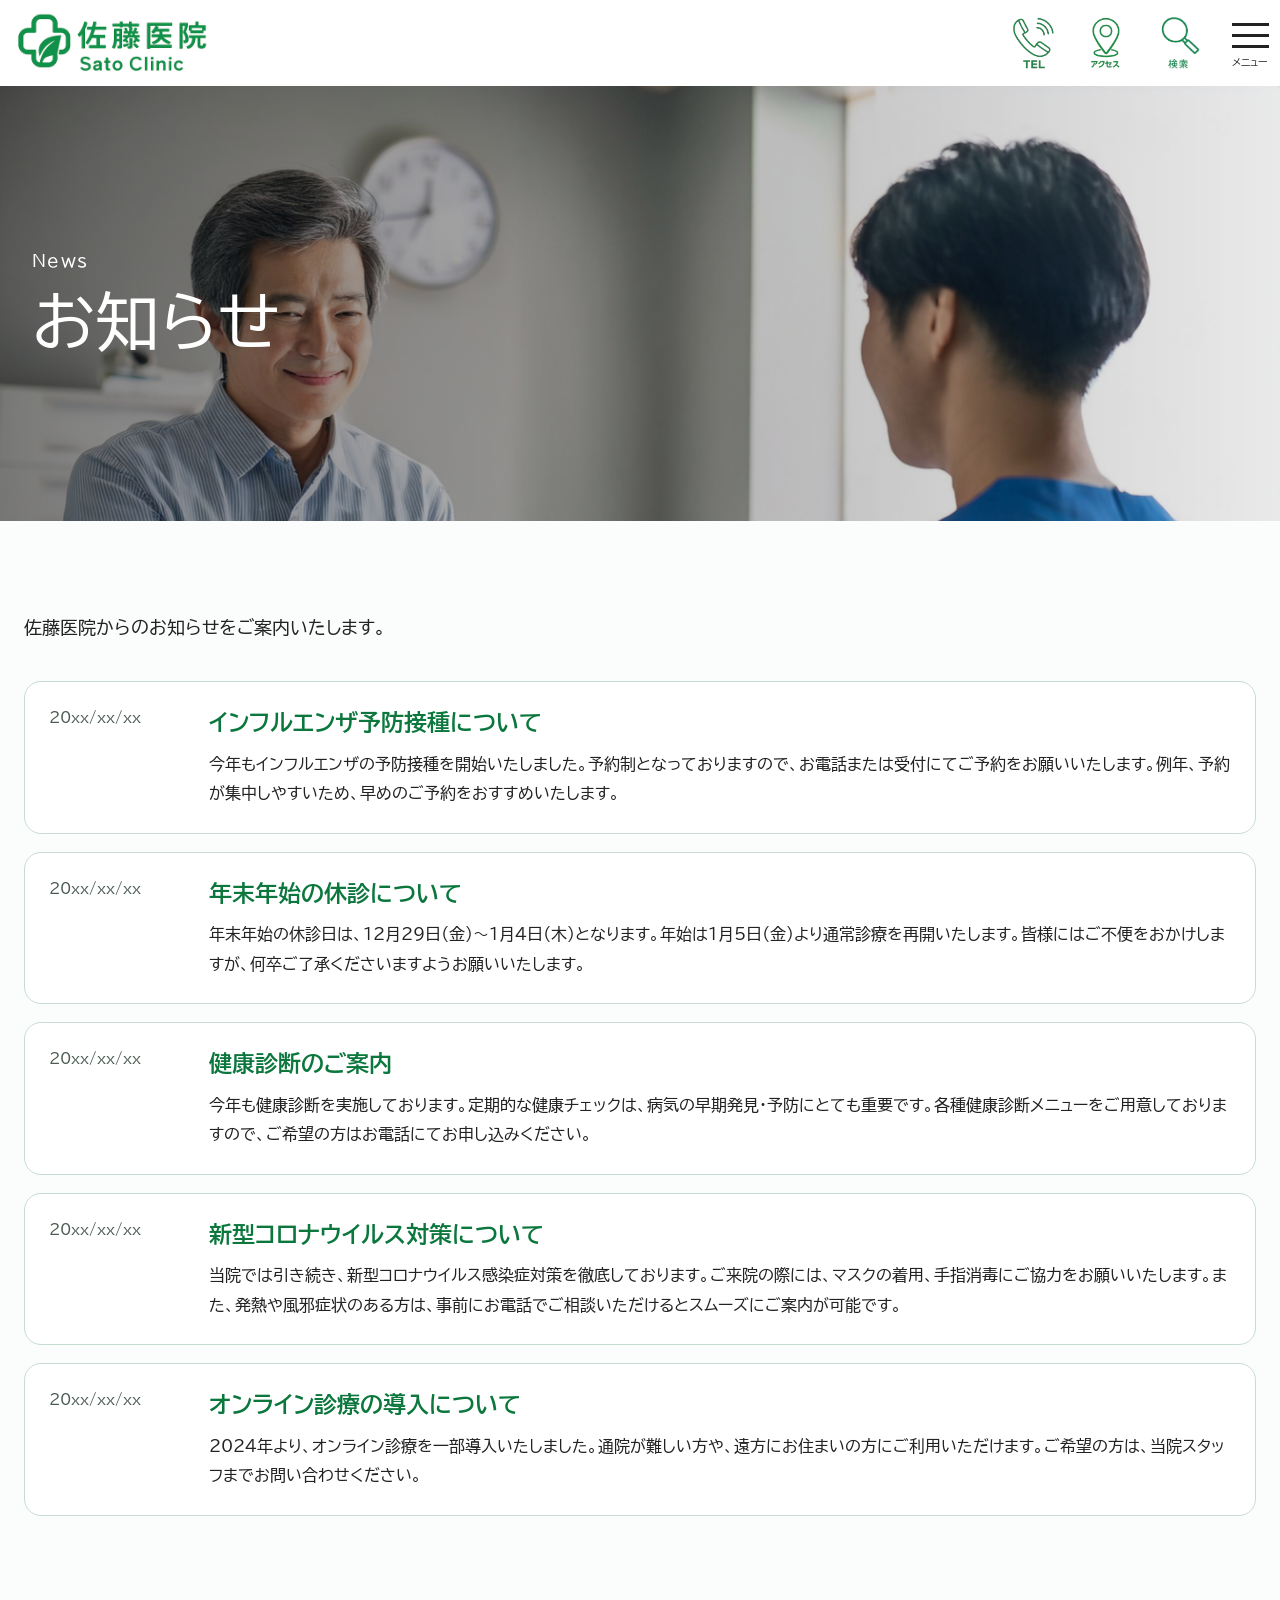
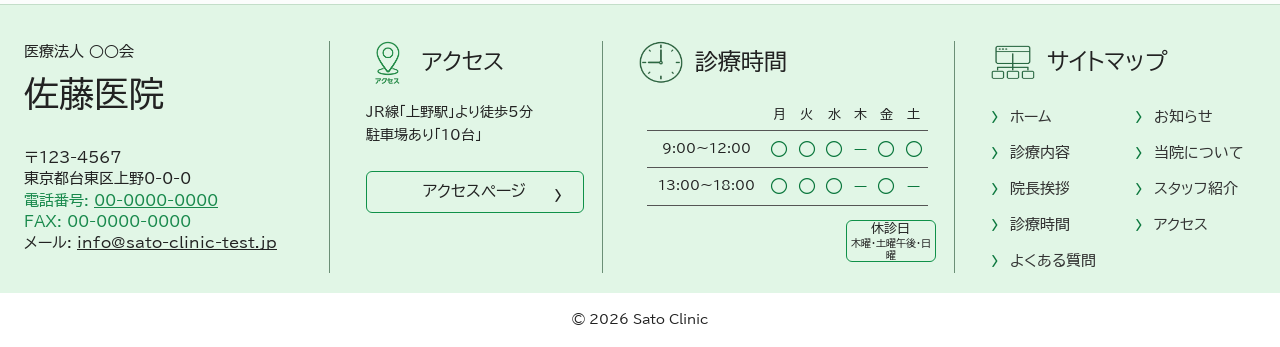
==== 01_news.html @ 249ed414 "フォルダ順整理" ====
<!doctype html>
<html lang="ja">
<head>
  <meta charset="UTF-8">
  <meta name="viewport" content="width=device-width, initial-scale=1.0">
  <title>お知らせ | 佐藤医院</title>
  <meta name="description" content="佐藤医院からのお知らせをご案内しています。">
  <link rel="preconnect" href="https://fonts.googleapis.com">
  <link rel="preconnect" href="https://fonts.gstatic.com" crossorigin>
  <link href="https://fonts.googleapis.com/css2?family=BIZ+UDPGothic&family=Sawarabi+Mincho&display=swap" rel="stylesheet">
  <link rel="stylesheet" href="./css/style.css?v=20260717-2">
</head>
<body>
  <a class="skip-link" href="#main-content">本文へ移動</a>
  <header class="site-header">
    <div class="header-inner">
      <a class="site-logo-link" href="index.html" aria-label="佐藤医院トップへ">
        <img class="site-logo" src="./assets/Logo/logo.png" alt="佐藤医院 Sato Clinic">
      </a>
      <nav class="utility-nav" aria-label="クイックメニュー">
        <a href="tel:0000000000" aria-label="電話 00-0000-0000"><span class="utility-icon"><img class="icon-default" src="./assets/icons/tel.png" alt="" aria-hidden="true"><img class="icon-hover" src="./assets/satoclinic-asset/tel-hover.png" alt="" aria-hidden="true"></span></a>
        <a href="04_hours-access.html#access" aria-label="アクセス"><span class="utility-icon"><img class="icon-default" src="./assets/icons/access.png" alt="" aria-hidden="true"><img class="icon-hover" src="./assets/satoclinic-asset/access-hover.png" alt="" aria-hidden="true"></span></a>
        <a href="01_news.html" aria-label="お知らせ"><span class="utility-icon"><img class="icon-default" src="./assets/icons/search.png" alt="" aria-hidden="true"><img class="icon-hover" src="./assets/satoclinic-asset/search-hover.png" alt="" aria-hidden="true"></span></a>
        <a href="#site-map" class="menu-button" aria-label="サイトマップへ移動"><i aria-hidden="true"></i><span>メニュー</span></a>
      </nav>
    </div>
  </header>

  <main id="main-content" class="subpage-main">
    <section class="subpage-hero">
      <img src="./assets/Infomation_Image/information_1.jpg" alt="佐藤医院の受付">
      <div class="subpage-hero-copy">
        <p>News</p>
        <h1>お知らせ</h1>
      </div>
    </section>

    <section class="subpage-section container">
      <p class="subpage-lead">佐藤医院からのお知らせをご案内いたします。</p>
      <div class="notice-list">
        <article id="notice-flu" class="notice-item">
          <time>20xx/xx/xx</time>
          <div>
            <h2>インフルエンザ予防接種について</h2>
            <p>今年もインフルエンザの予防接種を開始いたしました。予約制となっておりますので、お電話または受付にてご予約をお願いいたします。例年、予約が集中しやすいため、早めのご予約をおすすめいたします。</p>
          </div>
        </article>
        <article id="notice-yearend" class="notice-item">
          <time>20xx/xx/xx</time>
          <div>
            <h2>年末年始の休診について</h2>
            <p>年末年始の休診日は、12月29日（金）〜1月4日（木）となります。年始は1月5日（金）より通常診療を再開いたします。皆様にはご不便をおかけしますが、何卒ご了承くださいますようお願いいたします。</p>
          </div>
        </article>
        <article id="notice-checkup" class="notice-item">
          <time>20xx/xx/xx</time>
          <div>
            <h2>健康診断のご案内</h2>
            <p>今年も健康診断を実施しております。定期的な健康チェックは、病気の早期発見・予防にとても重要です。各種健康診断メニューをご用意しておりますので、ご希望の方はお電話にてお申し込みください。</p>
          </div>
        </article>
        <article id="notice-covid" class="notice-item">
          <time>20xx/xx/xx</time>
          <div>
            <h2>新型コロナウイルス対策について</h2>
            <p>当院では引き続き、新型コロナウイルス感染症対策を徹底しております。ご来院の際には、マスクの着用、手指消毒にご協力をお願いいたします。また、発熱や風邪症状のある方は、事前にお電話でご相談いただけるとスムーズにご案内が可能です。</p>
          </div>
        </article>
        <article id="notice-online" class="notice-item">
          <time>20xx/xx/xx</time>
          <div>
            <h2>オンライン診療の導入について</h2>
            <p>2024年より、オンライン診療を一部導入いたしました。通院が難しい方や、遠方にお住まいの方にご利用いただけます。ご希望の方は、当院スタッフまでお問い合わせください。</p>
          </div>
        </article>
      </div>
    </section>
  </main>

  <footer class="site-footer">
    <div class="container footer-grid">
      <section id="contact" class="clinic-info">
        <p>医療法人 ○○会</p>
        <h2>佐藤医院</h2>
        <p>〒123-4567<br>東京都台東区上野0-0-0<br><span>電話番号: <a href="tel:0000000000">00-0000-0000</a></span><br><span>FAX: 00-0000-0000</span><br>メール: <a href="mailto:info@sato-clinic-test.jp">info@sato-clinic-test.jp</a></p>
      </section>
      <section class="footer-access">
        <h3><img src="./assets/icons/access.png" alt="" aria-hidden="true">アクセス</h3>
        <p>JR線「上野駅」より徒歩5分<br>駐車場あり「10台」</p>
        <a href="04_hours-access.html#access">アクセスページ<span>›</span></a>
      </section>
      <section class="footer-hours">
        <h3><img src="./assets/icons/clock.png" alt="" aria-hidden="true">診療時間</h3>
        <table><caption class="visually-hidden">フッターの診療時間一覧</caption><thead id="footer-hours-table-head"></thead><tbody id="footer-hours-table-body"></tbody></table>
        <p class="holiday">休診日<br><small>木曜・土曜午後・日曜</small></p>
      </section>
      <section id="site-map" class="sitemap">
        <h3><img src="./assets/icons/sitemap.png" alt="" aria-hidden="true">サイトマップ</h3>
        <div class="sitemap-desktop">
          <a href="index.html">ホーム</a><a href="01_news.html">お知らせ</a><a href="02_services.html">診療内容</a><a href="03_about.html">当院について</a><a href="03_about.html#greeting">院長挨拶</a><a href="03_about.html#staff">スタッフ紹介</a><a href="04_hours-access.html#hours">診療時間</a><a href="04_hours-access.html#access">アクセス</a><a href="05_faq.html">よくある質問</a>
        </div>
      </section>
    </div>
    <p class="copyright">© 2026 Sato Clinic</p>
  </footer>
  <script src="./js/clinic-hours-data.js"></script>
  <script src="./js/clinic-hours.js"></script>
</body>
</html>
---- css/style.css ----
﻿:root {
  --color-green: #0f9149;
  --color-green-deep: #0b773d;
  --color-green-soft: #d8efdf;
  --color-green-pale: #e1f6e6;
  --color-green-bg: #e4f8e9;
  --color-text: #222;
  --color-border: #929b97;
  --color-border-strong: #555;
  --color-shadow: rgba(0, 0, 0, 0.25);
  --color-overlay: rgba(255, 255, 255, 0.96);
  --color-white: #fff;
  --color-tag-orange: #f0a012;
  --color-tag-gray: #68717a;
  --color-tag-green: #17ad5c;
  --color-tag-blue: #2f61df;

  --font-family-base: "BIZ UDPGothic", "Yu Gothic", "Hiragino Kaku Gothic ProN", sans-serif;

  --layout-min-width: 1440px;
  --layout-container: 1280px;
  --layout-container-narrow: 1120px;
  --layout-header: 1432px;
  --layout-gutter: 24px;

  --radius-card: 17px;
  --radius-large: 39px;
  --radius-small: 7px;

  --motion-responsive-duration: 0.32s;
  --motion-responsive-ease: cubic-bezier(0.22, 1, 0.36, 1);
}

* {
  box-sizing: border-box;
}

html,
body {
  margin: 0;
  padding: 0;
}

html {
  scroll-behavior: smooth;
  scroll-padding-top: 96px;
}

body {
  background: var(--color-white);
  color: var(--color-text);
  font-family: var(--font-family-base);
  font-size: 16px;
  line-height: 1.6;
}

.scroll-fade {
  opacity: 0;
  transform: translateY(48px);
  transition: opacity 0.8s ease, transform 0.8s ease;
  will-change: opacity, transform;
}

.scroll-fade.is-visible {
  opacity: 1;
  transform: translateY(0);
}

img {
  display: block;
}

a {
  color: inherit;
}

a:focus-visible {
  outline: 2px solid var(--color-green-deep);
  outline-offset: 4px;
}

.container {
  width: min(var(--layout-container), calc(100% - (var(--layout-gutter) * 2)));
  margin: 0 auto;
}

.mobile-only,
.news-slider,
.hours-cards,
.staff-cards,
.sitemap-mobile {
  display: none !important;
}

.small-container {
  width: min(var(--layout-container-narrow), calc(100% - (var(--layout-gutter) * 2)));
}

.visually-hidden,
.section-label {
  position: absolute;
  width: 1px;
  height: 1px;
  padding: 0;
  margin: -1px;
  overflow: hidden;
  clip: rect(0, 0, 0, 0);
  white-space: nowrap;
  border: 0;
}

.skip-link {
  position: absolute;
  top: 16px;
  left: 16px;
  z-index: 1000;
  padding: 10px 14px;
  background: var(--color-green-deep);
  color: var(--color-white);
  text-decoration: none;
  transform: translateY(-200%);
}

.skip-link:focus {
  transform: translateY(0);
}

/* Header */

.site-header {
  position: sticky;
  top: 0;
  z-index: 100;
  height: 86px;
  background: var(--color-white);
}

.header-inner {
  position: relative;
  display: flex;
  align-items: center;
  justify-content: space-between;
  width: calc(100% - 8px);
  max-width: var(--layout-header);
  height: 100%;
  margin: 0 auto;
}

.site-logo-link {
  display: inline-flex;
  flex: 0 0 auto;
  align-items: center;
  padding-top: 2px;
}

.site-logo {
  width: 220px;
  height: auto;
}

.utility-nav {
  display: flex;
  align-items: center;
  gap: 20px;
}

.utility-nav a {
  display: inline-flex;
  flex-direction: column;
  align-items: center;
  justify-content: center;
  flex: 0 0 auto;
  color: var(--color-green-deep);
  text-decoration: none;
  font-size: 12px;
  line-height: 1;
}

.utility-nav a:not(.menu-button),
.menu-button {
  width: 52px;
  height: 55px;
}

.menu-button {
  gap: 5px;
}

.utility-icon {
  position: relative;
  display: block;
  width: 52px;
  height: 55px;
}

.utility-nav img {
  width: 52px;
  height: 55px;
  object-fit: contain;
}

.utility-icon img {
  position: absolute;
  inset: 0;
  transition: opacity 0.2s ease;
}

.utility-icon .icon-hover {
  opacity: 0;
}

.utility-nav a:hover .utility-icon .icon-default,
.utility-nav a:focus-visible .utility-icon .icon-default {
  opacity: 0;
}

.utility-nav a:hover .utility-icon .icon-hover,
.utility-nav a:focus-visible .utility-icon .icon-hover {
  opacity: 1;
}

.menu-button i,
.menu-button i::before,
.menu-button i::after {
  display: block;
  width: 37px;
  height: 3px;
  background: var(--color-text);
}

.menu-button i {
  position: relative;
  margin: 11px 0;
}

.menu-button i::before,
.menu-button i::after {
  content: "";
  position: absolute;
  left: 0;
}

.menu-button i::before {
  top: -11px;
}

.menu-button i::after {
  top: 11px;
}

.menu-button span {
  color: var(--color-text);
  font-size: 10px;
  line-height: 1;
  transform: translateY(4px);
}

.menu-button[aria-expanded="true"] i {
  background: transparent;
}

.menu-button[aria-expanded="true"] i::before {
  top: 0;
  transform: rotate(45deg);
}

.menu-button[aria-expanded="true"] i::after {
  top: 0;
  transform: rotate(-45deg);
}

.header-menu-panel {
  position: absolute;
  top: calc(100% + 12px);
  right: 0;
  z-index: 40;
  width: min(340px, calc(100vw - 24px));
  padding: 12px;
  border: 1px solid #c3dec9;
  border-radius: 8px;
  background: var(--color-white);
  box-shadow: 0 12px 28px rgba(0, 0, 0, 0.16);
}

.header-menu-panel[hidden] {
  display: none;
}

.header-menu-links {
  display: grid;
  gap: 4px;
}

.header-menu-links a {
  display: flex;
  align-items: center;
  justify-content: space-between;
  min-height: 46px;
  padding: 10px 14px;
  border-radius: 6px;
  color: var(--color-text);
  font-size: 15px;
  line-height: 1.35;
  text-decoration: none;
}

.header-menu-links a::after {
  content: ">";
  color: var(--color-green-deep);
  font-size: 18px;
  line-height: 1;
}

.header-menu-links a:hover,
.header-menu-links a:focus-visible,
.header-menu-links a[aria-current="page"] {
  background: var(--color-green-pale);
  color: var(--color-green-deep);
}

/* Hero */

.hero {
  position: relative;
  height: 865px;
  overflow: hidden;
}

.hero > img {
  width: 100%;
  height: 100%;
  object-fit: cover;
  object-position: center 47%;
  -webkit-mask-image: linear-gradient(
    to bottom,
    #000 0%,
    #000 68%,
    rgba(0, 0, 0, 0.92) 78%,
    rgba(0, 0, 0, 0.58) 88%,
    rgba(0, 0, 0, 0.18) 96%,
    transparent 100%
  );
  mask-image: linear-gradient(
    to bottom,
    #000 0%,
    #000 68%,
    rgba(0, 0, 0, 0.92) 78%,
    rgba(0, 0, 0, 0.58) 88%,
    rgba(0, 0, 0, 0.18) 96%,
    transparent 100%
  );
}

.hero h1 {
  position: absolute;
  top: 74px;
  right: 108px;
  margin: 0;
  color: var(--color-white);
  font-size: 71px;
  font-weight: 400;
  letter-spacing: 0.18em;
  text-shadow: 0 2px 8px rgba(0, 0, 0, 0.45);
}

.hero-fade {
  position: absolute;
  right: 0;
  bottom: 0;
  left: 0;
  height: 140px;
  background:
    linear-gradient(
      to bottom,
      rgba(255, 255, 255, 0) 0%,
      rgba(255, 255, 255, 0.08) 58%,
      rgba(255, 255, 255, 0.42) 86%,
      var(--color-overlay) 100%
    );
  pointer-events: none;
}

/* Summary cards */

.summary-cards {
  display: grid;
  grid-template-columns: minmax(0, 1.6fr) minmax(320px, 470px);
  gap: 44px;
  position: relative;
  z-index: 2;
  margin-top: -128px;
}

.news-card,
.today-card {
  padding: 23px 40px;
  background: var(--color-white);
  border: 1px solid var(--color-border);
  border-radius: var(--radius-card);
  box-shadow: 0 4px 7px var(--color-shadow);
}

.news-card {
  display: flex;
  flex-direction: column;
  justify-content: space-between;
}

.news-card h2,
.today-card h2 {
  margin: 0 0 20px;
  font-size: 24px;
  font-weight: 500;
  text-align: center;
}

.news-card h2 {
  margin-bottom: 14px;
  line-height: 1.25;
}

.news-card h2 a,
.today-card h2 a,
.hours-section h2 a,
.greeting-inner h2 a,
.staff-section > h2 a,
.access-section h2 a {
  color: inherit;
  text-decoration: none;
}

.news-card h2 a:hover,
.news-card h2 a:focus-visible,
.today-card h2 a:hover,
.today-card h2 a:focus-visible,
.hours-section h2 a:hover,
.hours-section h2 a:focus-visible,
.greeting-inner h2 a:hover,
.greeting-inner h2 a:focus-visible,
.staff-section > h2 a:hover,
.staff-section > h2 a:focus-visible,
.access-section h2 a:hover,
.access-section h2 a:focus-visible {
  text-decoration: underline;
  text-underline-offset: 0.18em;
}

.news-card ul {
  margin: 0;
  padding: 0;
  list-style: none;
  width: fit-content;
  margin-inline: auto;
  flex: 1;
  display: flex;
  flex-direction: column;
  justify-content: space-evenly;
}

.news-slider {
  overflow-x: auto;
  padding-bottom: 8px;
  scroll-snap-type: x mandatory;
  -webkit-overflow-scrolling: touch;
}

.news-slider-track {
  display: grid;
  grid-auto-flow: column;
  grid-auto-columns: 100%;
  gap: 12px;
}

.news-slide {
  min-height: 220px;
  padding: 20px 18px;
  border: 1px solid var(--color-border);
  border-radius: 14px;
  background: linear-gradient(180deg, #ffffff 0%, #f8fcf9 100%);
  scroll-snap-align: start;
}

.news-slide time {
  display: block;
  margin-bottom: 10px;
  color: #4b5d53;
  font-size: 14px;
}

.news-slide-tags {
  display: flex;
  flex-wrap: wrap;
  gap: 8px;
  margin-bottom: 14px;
}

.news-slide a {
  display: inline-block;
  margin-bottom: 10px;
  font-size: 18px;
  font-weight: 700;
  line-height: 1.5;
  text-decoration: none;
}

.news-slide p {
  margin: 0;
  color: #46564d;
  font-size: 14px;
  line-height: 1.7;
}

.news-card li {
  display: grid;
  grid-template-columns: 142px 84px minmax(0, 1fr);
  align-items: center;
  gap: 10px;
  margin: 0;
  font-size: 15px;
  line-height: 1.2;
  text-align: left;
}

.news-card li.news-item-double-tag {
  grid-template-columns: 142px 84px 84px minmax(0, 1fr);
}

.news-card a {
  color: var(--color-text);
  text-decoration: none;
}

.news-card a:hover,
.news-card a:focus-visible {
  text-decoration: underline;
  text-underline-offset: 0.18em;
}

.tag {
  display: block;
  padding: 3px;
  color: var(--color-white);
  font-size: 13px;
  line-height: 1;
  text-align: center;
}

.tag-orange {
  background: var(--color-tag-orange);
}

.tag-gray {
  background: var(--color-tag-gray);
}

.tag-green {
  background: var(--color-tag-green);
}

.tag-blue {
  background: var(--color-tag-blue);
}

.today-card {
  padding: 31px 38px;
  text-align: center;
}

.today-card h2 {
  display: flex;
  align-items: center;
  justify-content: center;
  margin-bottom: 16px;
  color: var(--color-text);
  font-size: 22px;
}

.today-card h2 a {
  display: flex;
  align-items: center;
  justify-content: center;
}

.today-card h2 img {
  width: 48px;
  height: 48px;
  margin-right: 12px;
  object-fit: contain;
}

.today-card strong {
  display: block;
  color: var(--color-green-deep);
  font-size: 24px;
  font-weight: 500;
  letter-spacing: 0;
  white-space: nowrap;
}

.today-card p {
  margin: 6px 0 24px;
  color: #0d7e42;
  font-size: 17px;
}

.today-card > a {
  display: flex;
  align-items: center;
  justify-content: center;
  position: relative;
  height: 42px;
  background: var(--color-green-soft);
  color: #246e47;
  font-size: 13px;
  letter-spacing: 0.18em;
  text-decoration: none;
  transition: background-color 0.2s ease, color 0.2s ease;
}

.today-card > a:hover,
.today-card > a:focus-visible {
  background: #246e47;
  color: #f3fff7;
}

.today-card > a span {
  display: flex;
  align-items: center;
  position: absolute;
  right: 18px;
  font-size: 28px;
  line-height: 1;
  top: 50%;
  transform: translateY(calc(-50% - 4px));
}

/* Departments */

.departments {
  display: grid;
  grid-template-columns: repeat(2, minmax(280px, 480px));
  justify-content: center;
  column-gap: 118px;
  row-gap: 68px;
  padding-top: 120px;
}

.department-card {
  display: flex;
  flex-direction: column;
  align-items: center;
  justify-content: center;
  height: 304px;
  background: var(--color-white);
  border: 3px solid var(--color-green-deep);
  border-radius: var(--radius-large);
  color: inherit;
  text-decoration: none;
  transition: background-color 0.25s ease, border-color 0.25s ease, box-shadow 0.25s ease;
}

.department-card img {
  display: block;
  max-width: 100%;
  width: 236px;
  height: 208px;
  object-fit: contain;
  transition: filter 0.25s ease;
}

.departments .department-icon-lifestyle {
  width: 264px;
  height: 228px;
}

.department-card h3 {
  margin: 8px 0 0;
  color: var(--color-green-deep);
  font-size: 37px;
  font-weight: 500;
  transition: color 0.25s ease;
}

.department-card:hover,
.department-card:focus-visible {
  background: var(--color-green-deep);
  border-color: var(--color-green-deep);
  box-shadow: 0 12px 24px rgba(11, 119, 61, 0.18);
}

.department-card:hover img,
.department-card:focus-visible img {
  filter: brightness(0) saturate(100%) invert(97%) sepia(27%) saturate(390%) hue-rotate(64deg) brightness(103%) contrast(98%);
}

.department-card:hover h3,
.department-card:focus-visible h3 {
  color: #f3fff7;
}

.more-link {
  grid-column: 2;
  justify-self: end;
  display: inline-flex;
  align-items: center;
  margin-top: -20px;
  margin-right: -5px;
  color: var(--color-text);
  font-size: 28px;
  text-decoration: none;
}

.more-link-text:hover,
.more-link:focus-visible .more-link-text {
  text-decoration: underline;
  text-underline-offset: 0.16em;
}

.more-link span {
  margin-left: 16px;
  color: var(--color-green);
  font-size: 42px;
  vertical-align: -4px;
}

/* Image rows */

.photo-row {
  display: grid;
  grid-template-columns: 1fr 1fr 1fr;
  gap: 12px;
  margin-top: 120px;
  padding: 0 6px;
}

.photo-row img {
  width: 100%;
  aspect-ratio: 3 / 2;
  border-radius: 5px;
  object-fit: cover;
}

.feature-image {
  height: clamp(440px, 42vw, 600px);
  margin: 0;
}

.feature-image img {
  display: block;
  width: 100%;
  height: 100%;
  object-fit: cover;
  object-position: 50% 18%;
}

/* Hours */

.hours-section {
  padding: 120px 0;
}

.hours-section h2 {
  margin: 0 0 34px;
  font-size: 40px;
  font-weight: 500;
}

.hours-section table {
  width: 100%;
  border-collapse: collapse;
}

.hours-section th,
.hours-section td {
  height: 63px;
  border-bottom: 2px solid var(--color-border-strong);
  font-size: 19px;
  font-weight: 400;
  text-align: center;
}

.hours-section thead th {
  height: 47px;
}

.hours-section tbody th {
  width: 95px;
  text-align: left;
}

.hours-section tbody td:nth-child(2) {
  width: 220px;
  text-align: left;
}

.hours-section tbody td:nth-child(n + 3) {
  color: var(--color-green-deep);
  font-size: 27px;
}

.hours-section p {
  margin: 31px 0 0;
  font-size: 14px;
  line-height: 1.75;
}

.hours-cards {
  display: grid;
  gap: 16px;
}

.hours-card {
  padding: 18px;
  border: 1px solid #afcbb8;
  border-radius: 16px;
  background: #f7fcf8;
}

.hours-card h3 {
  margin: 0 0 10px;
  color: var(--color-green-deep);
  font-size: 20px;
}

.hours-card p {
  margin: 0 0 8px;
  font-size: 14px;
}

/* About */

.about-section {
  display: grid;
  grid-template-columns: minmax(0, 1fr) 585px;
  align-items: center;
  gap: 88px;
  padding: 120px 70px;
}

.feature-image + .about-section {
  padding-top: 80px;
}

.about-copy h2 {
  margin: 0 0 70px;
  font-size: 44px;
  font-weight: 500;
}

.about-copy h2 a {
  color: inherit;
  text-decoration: none;
}

.about-copy h2 a:hover,
.about-copy h2 a:focus-visible {
  text-decoration: underline;
  text-underline-offset: 0.18em;
}

.about-copy p {
  margin: 0 0 45px;
  font-size: 17px;
  line-height: 2.25;
}

.about-section > img {
  width: 585px;
  height: 406px;
  border-radius: 6px;
  object-fit: cover;
}

/* Greeting */

.greeting-section {
  background: var(--color-green-bg);
}

.greeting-inner {
  display: grid;
  grid-template-columns: 500px minmax(0, 1fr);
  gap: 140px;
  padding: 120px 72px;
}

.greeting-inner > img {
  width: 500px;
  height: 705px;
  border-radius: var(--radius-small);
  object-fit: cover;
  object-position: 80% center;
}

.greeting-inner h2 {
  margin: 0 0 27px;
  font-size: 43px;
  font-weight: 500;
}

.greeting-inner p {
  margin: 0 0 24px;
  font-size: 16px;
  line-height: 1.72;
}

.signature {
  padding-top: 14px;
  text-align: right;
}

.signature-text {
  display: inline-block;
  font-size: 1.3rem;
  letter-spacing: 0.08em;
  line-height: 1.4;
  font-family: "Sawarabi Mincho", "Hiragino Mincho ProN", "Yu Mincho", serif;
}

/* Staff */

.staff-section {
  padding: 120px 70px;
}

.staff-section > h2 {
  margin: 0 0 34px;
  color: #0db05b;
  font-size: 44px;
  font-weight: 500;
  text-align: center;
}

.staff-intro {
  margin: 0 0 110px;
  font-size: 17px;
  line-height: 2.05;
  text-align: center;
}

.staff-row {
  display: grid;
  grid-template-columns: minmax(0, 1fr) 470px;
  align-items: center;
  gap: 90px;
  margin: 0 0 140px;
}

.staff-row:last-child {
  margin-bottom: 0;
}

.staff-row.image-left {
  grid-template-columns: 470px minmax(0, 1fr);
}

.staff-row img {
  width: 470px;
  height: 310px;
  border-radius: var(--radius-small);
  object-fit: cover;
}

.staff-photo-suzuki {
  object-position: 64% center;
}

.staff-photo-yamamoto {
  object-position: 10% center;
}

.staff-row h3 {
  margin: 0 0 30px;
  font-size: 24px;
  font-weight: 600;
}

.staff-row ul {
  margin: 0;
  padding-left: 28px;
}

.staff-row li {
  margin: 9px 0;
  font-size: 17px;
  line-height: 1.78;
}

.staff-cards {
  display: grid;
  gap: 18px;
}

.staff-card {
  border: 1px solid #bfd7c6;
  border-radius: 18px;
  background: #fff;
  overflow: hidden;
}

.staff-card summary {
  display: grid;
  gap: 6px;
  padding: 18px 20px;
  cursor: pointer;
  list-style: none;
}

.staff-card summary::-webkit-details-marker {
  display: none;
}

.staff-card summary span:first-child {
  font-size: 19px;
  font-weight: 700;
}

.staff-card summary span:last-child {
  color: #456353;
  font-size: 14px;
}

.staff-card img {
  width: 100%;
  height: 220px;
  object-fit: cover;
}

.staff-card p {
  margin: 0;
  padding: 0 20px 16px;
  font-size: 15px;
  line-height: 1.75;
}

.staff-card p:first-of-type {
  padding-top: 18px;
}

/* Access */

.access-section {
  padding: 0 36px 120px;
}

.access-section h2 {
  margin: 0 0 64px;
  font-size: 46px;
  font-weight: 500;
  text-align: center;
}

.access-grid {
  display: grid;
  grid-template-columns: 600px minmax(0, 1fr);
  align-items: start;
  gap: 92px;
}

.access-grid > img {
  width: 600px;
  height: 610px;
  object-fit: cover;
}

.access-grid p {
  margin: 48px 0 0;
  font-size: 25px;
  line-height: 1.65;
}

.access-grid p + p {
  margin-top: 23px;
}

.access-grid .access-note {
  margin-top: 74px;
  font-size: 21px;
}

/* Footer */

.site-footer {
  background: var(--color-green-pale);
  border-top: 1px solid #c3dec9;
}

.footer-grid {
  display: grid;
  grid-template-columns: 1.12fr 0.92fr 1.28fr 1.12fr;
  gap: 24px;
  min-height: 0;
  padding: 36px 0 20px;
}

.footer-grid section {
  padding: 0 26px;
  border-right: 1px solid #6b8f76;
}

.footer-grid section:first-child {
  padding-left: 0;
}

.footer-grid section:last-child {
  padding-right: 0;
  border-right: none;
}

.clinic-info > p:first-child {
  margin: 0 0 4px;
  font-size: 15px;
}

.clinic-info h2 {
  margin: 0 0 25px;
  font-size: 35px;
  font-weight: 500;
}

.clinic-info p {
  margin: 0;
  font-size: 15px;
  line-height: 1.42;
}

.clinic-info span {
  color: #18894c;
}

.footer-grid h3 {
  display: flex;
  align-items: center;
  margin: 0 0 16px;
  font-size: 23px;
  font-weight: 500;
}

.footer-grid h3 img {
  width: 44px;
  height: 44px;
  margin-right: 12px;
  object-fit: contain;
}

.footer-access p {
  margin: 0 0 24px;
  font-size: 14px;
  line-height: 1.65;
}

.footer-access a {
  display: flex;
  align-items: center;
  justify-content: center;
  position: relative;
  height: 42px;
  border: 1px solid var(--color-green);
  border-radius: 6px;
  color: var(--color-text);
  text-decoration: none;
  transition: background-color 0.2s ease, color 0.2s ease;
}

.footer-access a span {
  position: absolute;
  right: 20px;
  font-size: 28px;
}

.footer-hours table {
  width: calc(100% - 16px);
  margin-right: auto;
  margin-left: auto;
  border-collapse: collapse;
  font-size: 13px;
}

.footer-hours thead th {
  font-weight: 500;
}

.footer-hours th,
.footer-hours td {
  padding: 4px 3px;
  border-bottom: 1px solid var(--color-border-strong);
  font-weight: 400;
  text-align: center;
}

.footer-hours tbody td {
  color: var(--color-green-deep);
  font-size: 18px;
}

.holiday {
  width: 90px;
  margin: 14px 0 0 auto;
  border: 1px solid var(--color-green);
  border-radius: 6px;
  font-size: 13px;
  line-height: 1.2;
  text-align: center;
}

.holiday small {
  display: block;
  font-size: 10px;
  white-space: normal;
  overflow-wrap: anywhere;
}

.sitemap > div {
  display: grid;
  grid-template-columns: 1fr 1fr;
  gap: 8px 24px;
}

.sitemap-mobile summary {
  display: inline-flex;
  align-items: center;
  justify-content: space-between;
  width: 100%;
  padding: 12px 16px;
  border: 1px solid var(--color-green);
  border-radius: 8px;
  cursor: pointer;
  list-style: none;
  color: var(--color-text);
  font-size: 15px;
  transition: background-color 0.2s ease, color 0.2s ease;
}

.site-footer .footer-access a:hover,
.site-footer .sitemap-mobile summary:hover {
  background: var(--color-green);
  color: var(--color-green-pale);
}

.sitemap-mobile summary::-webkit-details-marker {
  display: none;
}

.sitemap-mobile summary::after {
  content: "+";
  font-size: 20px;
  line-height: 1;
}

.sitemap-mobile[open] summary::after {
  content: "-";
}

.sitemap-mobile > div {
  display: grid;
  gap: 14px;
  padding-top: 16px;
}

.sitemap a {
  color: #333;
  font-size: 15px;
  text-decoration: none;
}

.sitemap a::before {
  content: "›";
  margin-right: 11px;
  color: var(--color-green-deep);
  font-size: 26px;
  line-height: 1;
  vertical-align: -2px;
}

.copyright {
  height: 54px;
  margin: 0;
  background: var(--color-white);
  font-size: 13px;
  line-height: 54px;
  text-align: center;
}

@media (min-width: 1201px) and (max-width: 1368px) {
  .hero {
    height: 760px;
  }

  .hero h1 {
    top: 64px;
    right: 64px;
    font-size: 60px;
    letter-spacing: 0.12em;
  }

  .summary-cards {
    grid-template-columns: minmax(0, 1.45fr) minmax(320px, 430px);
    gap: 36px;
    margin-top: -108px;
  }

  .news-card,
  .today-card {
    padding-right: 32px;
    padding-left: 32px;
  }

  .departments {
    column-gap: 64px;
    row-gap: 48px;
    padding-top: 112px;
  }

  .department-card {
    height: 276px;
  }

  .department-card img {
    width: 210px;
    height: 184px;
  }

  .departments .department-icon-lifestyle {
    width: 236px;
    height: 204px;
  }

  .department-card h3 {
    font-size: 34px;
  }

  .photo-row {
    margin-top: 112px;
  }

  .hours-section {
    padding: 112px 0;
  }

  .about-section {
    grid-template-columns: minmax(0, 1fr) minmax(440px, 520px);
    gap: 56px;
    padding: 112px 48px;
  }

  .feature-image + .about-section {
    padding-top: 72px;
  }

  .about-copy h2 {
    margin-bottom: 48px;
    font-size: 40px;
  }

  .about-copy p {
    margin-bottom: 30px;
    line-height: 2;
  }

  .about-section > img {
    width: 100%;
    height: 360px;
  }

  .greeting-inner {
    grid-template-columns: minmax(380px, 440px) minmax(0, 1fr);
    gap: 60px;
    padding: 112px 48px;
  }

  .greeting-inner > img {
    width: 100%;
    height: 620px;
  }

  .staff-section {
    padding: 112px 48px;
  }

  .staff-intro {
    margin-bottom: 84px;
  }

  .staff-row {
    grid-template-columns: minmax(0, 1fr) minmax(360px, 420px);
    gap: 48px;
    margin-bottom: 104px;
  }

  .staff-row.image-left {
    grid-template-columns: minmax(360px, 420px) minmax(0, 1fr);
    gap: 48px;
    margin-bottom: 104px;
  }

  .staff-row img {
    width: 100%;
    height: 280px;
  }

  .access-section {
    padding: 0 28px 112px;
  }

  .access-section h2 {
    margin-bottom: 72px;
    font-size: 42px;
  }

  .access-grid {
    grid-template-columns: minmax(440px, 520px) minmax(0, 1fr);
    gap: 56px;
  }

  .access-grid > img {
    width: 100%;
    height: 520px;
  }

  .access-grid p {
    margin-top: 52px;
    font-size: 21px;
  }

  .access-grid .access-note {
    margin-top: 52px;
    font-size: 18px;
  }

  .footer-grid {
    grid-template-columns: 1.08fr 0.9fr 1.18fr 1fr;
    gap: 18px;
  }

  .footer-grid section {
    padding-right: 18px;
    padding-left: 18px;
  }
}

@media (min-width: 769px) and (max-width: 1200px) {
  :root {
    --tablet-section-space: 96px;
    --tablet-heading-large: clamp(2.125rem, 3.4vw, 2.35rem);
    --tablet-heading-medium: clamp(2rem, 3.1vw, 2.2rem);
  }

  .summary-cards {
    grid-template-columns: minmax(0, 1.2fr) minmax(280px, 0.9fr);
    gap: 28px;
    margin-top: 48px;
  }

  .departments {
    grid-template-columns: repeat(2, minmax(240px, 1fr));
    column-gap: 32px;
    row-gap: 28px;
    padding-top: var(--tablet-section-space);
  }

  .department-card {
    height: 240px;
  }

  .department-card img {
    width: 180px;
    height: 156px;
  }

  .departments .department-icon-lifestyle {
    width: 204px;
    height: 176px;
  }

  .department-card h3 {
    font-size: 30px;
  }

  .more-link {
    grid-column: 2;
    justify-self: end;
    margin-top: 0;
    margin-right: 0;
    font-size: 24px;
  }

  .more-link .more-link-text {
    font-size: 24px;
  }

  .more-link > span:last-child {
    margin-left: 12px;
    font-size: 36px;
  }

  .photo-row {
    margin-top: var(--tablet-section-space);
  }

  .hours-section {
    padding: var(--tablet-section-space) 0;
  }

  .hours-section h2 {
    font-size: var(--tablet-heading-medium);
  }

  .feature-image {
    height: clamp(404px, 42vw, 504px);
  }

  .today-card strong {
    white-space: normal;
    font-size: 22px;
    line-height: 1.45;
  }

  .today-card p {
    font-size: 15px;
  }

  .about-section {
    grid-template-columns: minmax(0, 1fr) minmax(320px, 420px);
    gap: 40px;
    padding: var(--tablet-section-space) 20px;
  }

  .feature-image + .about-section {
    padding-top: calc(var(--tablet-section-space) * 0.72);
  }

  .about-section > img {
    width: 100%;
    max-width: 420px;
    height: 320px;
  }

  .about-copy h2 {
    margin-bottom: 36px;
    font-size: var(--tablet-heading-large);
  }

  .about-copy p {
    margin-bottom: 24px;
    font-size: 16px;
    line-height: 1.9;
  }

  .greeting-inner {
    grid-template-columns: minmax(280px, 360px) minmax(0, 1fr);
    gap: 40px;
    padding: var(--tablet-section-space) 24px;
  }

  .greeting-inner > img {
    width: 100%;
    max-width: 360px;
    height: 520px;
  }

  .greeting-inner h2 {
    font-size: var(--tablet-heading-large);
  }

  .staff-section {
    padding: var(--tablet-section-space) 20px;
  }

  .staff-intro {
    margin-bottom: 64px;
  }

  .staff-row,
  .staff-row.image-left {
    grid-template-columns: 1fr;
    gap: 28px;
    margin-bottom: 84px;
  }

  .staff-row.image-left img {
    order: 0;
  }

  .staff-row.image-left > div {
    order: -1;
  }

  .staff-row img {
    width: min(100%, 760px);
    height: auto;
    justify-self: center;
  }

  .staff-row h3 {
    margin-bottom: 18px;
    font-size: 22px;
  }

  .staff-row li {
    font-size: 16px;
    line-height: 1.7;
  }

  .access-section {
    padding: 0 20px var(--tablet-section-space);
  }

  .access-section h2 {
    margin-bottom: 56px;
    font-size: 40px;
  }

  .access-grid {
    grid-template-columns: minmax(320px, 420px) minmax(0, 1fr);
    gap: 36px;
  }

  .access-grid > img {
    width: 100%;
    max-width: 420px;
    height: 420px;
  }

  .access-grid p {
    margin-top: 28px;
    font-size: 20px;
  }

  .access-grid .access-note {
    margin-top: 40px;
    font-size: 18px;
  }

  .footer-grid {
    grid-template-columns: repeat(2, minmax(0, 1fr));
    gap: 28px 32px;
    padding: 36px 0 28px;
  }

  .footer-grid section {
    padding: 0 0 20px;
    border-right: none;
    border-bottom: 1px solid #6b8f76;
  }

  .footer-grid section:nth-child(3),
  .footer-grid section:nth-child(4) {
    padding-bottom: 0;
  }

  .footer-grid section:nth-child(even) {
    padding-left: 12px;
  }

  .footer-grid section:nth-child(odd) {
    padding-right: 12px;
  }

  .footer-grid section:last-child,
  .footer-grid section:nth-last-child(2) {
    border-bottom: none;
  }
}

@media (min-width: 769px) and (max-width: 960px) {
  :root {
    --tablet-section-space: 72px;
  }

  .summary-cards,
  .about-section,
  .greeting-inner,
  .staff-row,
  .staff-row.image-left,
  .access-grid,
  .footer-grid {
    grid-template-columns: 1fr;
  }

  .summary-cards {
    gap: 20px;
  }

  .departments {
    grid-template-columns: repeat(2, minmax(220px, 1fr));
    gap: 24px;
    padding-top: var(--tablet-section-space);
  }

  .department-card {
    height: 220px;
  }

  .department-card h3 {
    font-size: 26px;
  }

  .more-link {
    grid-column: 2;
    justify-self: end;
    margin-top: -8px;
    margin-right: 0;
    font-size: 22px;
  }

  .more-link .more-link-text {
    font-size: 22px;
  }

  .more-link > span:last-child {
    margin-left: 10px;
    font-size: 32px;
  }

  .photo-row {
    margin-top: var(--tablet-section-space);
  }

  .hours-section {
    padding: var(--tablet-section-space) 0;
  }

  .feature-image {
    height: clamp(340px, 42vw, 404px);
  }

  .about-section,
  .greeting-inner,
  .staff-section {
    padding-top: var(--tablet-section-space);
    padding-bottom: var(--tablet-section-space);
  }

  .about-section {
    gap: 28px;
  }

  .feature-image + .about-section {
    padding-top: calc(var(--tablet-section-space) * 0.68);
  }

  .about-section > img,
  .greeting-inner > img,
  .staff-row img,
  .access-grid > img {
    width: 100%;
    max-width: 100%;
  }

  .greeting-inner > img {
    height: 420px;
  }

  .staff-intro {
    margin-bottom: 44px;
  }

  .staff-row,
  .staff-row.image-left {
    gap: 24px;
    margin-bottom: 56px;
  }

  .staff-row.image-left > div {
    order: -1;
  }

  .staff-row.image-left img {
    order: 0;
  }

  .staff-row h3 {
    margin-bottom: 16px;
  }

  .access-section {
    padding-bottom: var(--tablet-section-space);
  }

  .access-section h2 {
    margin-bottom: 40px;
  }

  .access-grid {
    gap: 24px;
  }

  .access-grid > img {
    height: 360px;
  }

  .access-grid p {
    margin-top: 0;
    font-size: 18px;
  }

  .access-grid p + p {
    margin-top: 16px;
  }

  .access-grid .access-note {
    margin-top: 28px;
    font-size: 16px;
  }

  .footer-grid {
    gap: 20px;
  }

  .footer-grid section {
    padding-left: 0;
    padding-right: 0;
    padding-bottom: 18px;
  }

  .footer-grid section:nth-last-child(2) {
    border-bottom: 1px solid #6b8f76;
  }
}

@media (max-width: 768px) {
  :root {
    --layout-gutter: 16px;
    --mobile-section-space: clamp(3.5rem, 10vw, 4.5rem);
    --mobile-heading-large: clamp(2rem, 5.8vw, 2.35rem);
    --mobile-heading-medium: clamp(1.85rem, 5.2vw, 2.2rem);
    --mobile-heading-compact: clamp(1.9rem, 5.7vw, 2.35rem);
    --mobile-body: clamp(1rem, 2.8vw, 1.0625rem);
  }

  html {
    scroll-padding-top: 72px;
  }

  .site-header {
    height: auto;
    padding: 10px 0;
  }

  .header-inner {
    gap: 12px;
    width: calc(100% - 20px);
  }

  .site-logo {
    width: 120px;
  }

  .utility-nav {
    flex-wrap: nowrap;
    gap: 6px;
  }

  .utility-nav a {
    font-size: 9px;
  }

  .utility-nav a:not(.menu-button),
  .menu-button {
    width: 38px;
    height: 32px;
  }

  .utility-icon {
    width: 30px;
    height: 32px;
  }

  .utility-nav img {
    width: 30px;
    height: 32px;
  }

  .utility-nav a[aria-label="お知らせ"] {
    display: none;
  }

  .menu-button {
    width: 38px;
    gap: 3px;
  }

  .menu-button i,
  .menu-button i::before,
  .menu-button i::after {
    width: 28px;
    height: 2px;
  }

  .menu-button i {
    margin: 7px 0;
  }

  .menu-button span {
    font-size: 7px;
    transform: translateY(2px);
  }

  .menu-button i::before {
    top: -7px;
  }

  .menu-button i::after {
    top: 7px;
  }

  .hero {
    height: 62vh;
    min-height: 420px;
  }

  .hero h1 {
    top: 40px;
    right: 24px;
    left: 24px;
    font-size: clamp(2rem, 8vw, 3.5rem);
    letter-spacing: 0.08em;
  }

  .summary-cards,
  .photo-row {
    grid-template-columns: 1fr;
  }

  .summary-cards {
    gap: 20px;
    width: calc(100% - 24px);
    margin-top: 24px;
  }

  .about-section,
  .greeting-inner,
  .access-grid,
  .footer-grid {
    grid-template-columns: 1fr;
  }

  .departments {
    grid-template-columns: repeat(2, minmax(0, 1fr));
    gap: 12px;
    padding-top: var(--mobile-section-space);
  }

  .department-card {
    height: auto;
    min-height: 160px;
    border-radius: 24px;
    padding: 18px 10px;
  }

  .department-card img {
    width: min(108px, 32vw);
    height: 92px;
  }

  .departments .department-icon-lifestyle {
    width: min(120px, 36vw);
    height: 100px;
  }

  .department-card h3 {
    font-size: clamp(1rem, 4.6vw, 1.375rem);
  }

  .more-link {
    grid-column: 2;
    justify-self: end;
    margin: -4px 0 0;
    font-size: 16px;
  }

  .more-link .more-link-text {
    font-size: 16px;
  }

  .more-link > span:last-child {
    margin-left: 6px;
    font-size: 24px;
  }

  .news-list-desktop,
  .desktop-staff,
  .sitemap-desktop {
    display: none !important;
  }

  .news-slider,
  .staff-cards {
    display: grid !important;
  }

  .sitemap-mobile {
    display: block !important;
  }

  .news-card,
  .today-card,
  .hours-section,
  .about-section,
  .greeting-inner,
  .staff-section,
  .access-section {
    padding-top: 32px;
    padding-bottom: 32px;
  }

  .hours-section,
  .about-section,
  .greeting-inner,
  .staff-section,
  .access-section {
    padding-right: 0;
    padding-left: 0;
  }

  .summary-cards,
  .departments,
  .hours-section,
  .about-section,
  .greeting-inner,
  .staff-section,
  .access-section,
  .footer-grid {
    width: min(100%, calc(100% - 24px));
    margin-right: auto;
    margin-left: auto;
  }

  .news-card,
  .today-card {
    width: 100%;
    min-width: 0;
    padding: 24px;
  }

  .news-card h2,
  .today-card h2 {
    font-size: clamp(1.25rem, 4.8vw, 1.375rem);
  }

  .today-card strong {
    white-space: normal;
    font-size: 22px;
    line-height: 1.5;
  }

  .today-card p {
    font-size: 15px;
    line-height: 1.65;
  }

  .today-card > a {
    padding: 0 36px 0 16px;
    text-align: center;
    letter-spacing: 0.08em;
  }

  .news-slide {
    min-height: unset;
    padding: 18px 16px;
  }

  .news-slide a {
    font-size: 16px;
  }

  .hours-section th,
  .hours-section td {
    height: 44px;
    padding: 0 2px;
    border-bottom-width: 1px;
    font-size: clamp(0.68rem, 2.7vw, 0.85rem);
    line-height: 1.25;
  }

  .hours-section table {
    table-layout: fixed;
  }

  .hours-section thead th {
    height: 36px;
  }

  .hours-section thead th:first-child {
    width: 2.6rem;
  }

  .hours-section thead th:nth-child(2) {
    width: 6rem;
  }

  .hours-section tbody th,
  .hours-section tbody td:nth-child(2) {
    width: auto;
    text-align: center;
  }

  .hours-section tbody td:nth-child(2) {
    white-space: nowrap;
  }

  .hours-section tbody td:nth-child(n + 3) {
    font-size: clamp(0.95rem, 4vw, 1.2rem);
  }

  .about-copy h2,
  .greeting-inner h2,
  .staff-section > h2 {
    font-size: var(--mobile-heading-large);
  }

  .hours-section h2 {
    font-size: var(--mobile-heading-medium);
  }

  .access-section h2 {
    font-size: var(--mobile-heading-compact);
  }

  .staff-intro,
  .about-copy p,
  .staff-row li,
  .greeting-inner p {
    font-size: var(--mobile-body);
  }

  .about-copy p {
    line-height: 2.05;
  }

  .greeting-inner p {
    line-height: 1.72;
  }

  .staff-intro {
    line-height: 1.95;
  }

  .staff-row li {
    line-height: 1.75;
  }

  .photo-row {
    display: flex;
    gap: 12px;
    overflow-x: auto;
    width: calc(100% - 24px);
    margin-top: var(--mobile-section-space);
    margin-inline: auto;
    padding: 0 0 8px;
    scroll-snap-type: x mandatory;
    -webkit-overflow-scrolling: touch;
  }

  .photo-row img {
    flex: 0 0 86%;
    scroll-snap-align: start;
  }

  .photo-row::-webkit-scrollbar,
  .news-slider::-webkit-scrollbar {
    display: none;
  }

  .photo-row,
  .news-slider {
    scrollbar-width: none;
  }

  .hours-section p {
    margin-top: 20px;
  }

  .hours-section {
    padding-top: var(--mobile-section-space);
    padding-bottom: var(--mobile-section-space);
  }

  .feature-image {
    height: clamp(240px, 58vw, 320px);
    width: 100%;
    margin: 20px 0 0;
  }

  .feature-image img {
    object-position: center;
  }

  .about-section {
    gap: 24px;
    padding-top: var(--mobile-section-space);
    padding-bottom: var(--mobile-section-space);
  }

  .feature-image + .about-section {
    padding-top: calc(var(--mobile-section-space) * 0.62);
  }

  .about-section > img,
  .greeting-inner > img,
  .access-grid > img {
    width: 100%;
    max-width: 100%;
  }

  .about-section > img {
    height: clamp(240px, 69vw, 406px);
  }

  .about-copy h2 {
    margin-bottom: 24px;
  }

  .about-copy p {
    margin-bottom: 20px;
  }

  .greeting-inner,
  .staff-section {
    padding-top: var(--mobile-section-space);
    padding-bottom: var(--mobile-section-space);
  }

  .access-section {
    padding-top: 0;
    padding-bottom: var(--mobile-section-space);
  }

  .greeting-inner {
    gap: 24px;
  }

  .greeting-inner > img {
    height: clamp(440px, 132vw, 560px);
  }

  .access-grid {
    gap: 24px;
  }

  .access-grid > img {
    height: clamp(330px, 97vw, 610px);
  }

  .access-grid p {
    margin-top: 0;
    font-size: clamp(1.0625rem, 3.8vw, 1.25rem);
    line-height: 1.65;
  }

  .access-grid p + p {
    margin-top: 14px;
  }

  .access-grid .access-note {
    margin-top: 24px;
    font-size: clamp(1rem, 3.4vw, 1.125rem);
  }

  .staff-intro {
    margin-bottom: 32px;
  }

  .hours-card h3 {
    font-size: 18px;
  }

  .staff-card summary {
    padding: 16px;
  }

  .staff-card summary span:first-child {
    font-size: 17px;
  }

  .staff-card img {
    height: clamp(220px, 66vw, 320px);
  }

  .staff-card p {
    padding-right: 16px;
    padding-left: 16px;
    font-size: 15px;
  }

  .staff-card p:first-of-type {
    padding-top: 16px;
  }

  .footer-hours {
    overflow-x: auto;
  }

  .footer-grid {
    gap: 20px;
    width: calc(100% - 24px);
  }

  .footer-grid section {
    padding: 0 0 20px;
    border-right: none;
    border-bottom: 1px solid #6b8f76;
  }

  .footer-grid section:last-child {
    padding-bottom: 0;
    border-bottom: none;
  }

  .footer-access p,
  .clinic-info p,
  .footer-hours table,
  .sitemap a {
    font-size: 14px;
  }

  .sitemap > h3 {
    margin-bottom: 14px;
  }

  .sitemap-mobile summary {
    background: transparent;
  }

  .sitemap-mobile > div {
    grid-template-columns: 1fr;
    gap: 10px;
  }

  .subpage-main + .site-footer .sitemap-desktop {
    display: grid !important;
    grid-template-columns: 1fr;
    gap: 10px;
  }
}

@media (prefers-reduced-motion: no-preference) {
  :where(
    .site-header,
    .header-inner,
    .site-logo-link,
    .site-logo,
    .utility-nav,
    .utility-nav a,
    .menu-button,
    .menu-button i,
    .menu-button i::before,
    .menu-button i::after,
    .menu-button span,
    .hero,
    .hero h1,
    .hero-fade,
    .container,
    .small-container,
    .summary-cards,
    .news-card,
    .today-card,
    .news-card h2,
    .today-card h2,
    .today-card h2 img,
    .today-card strong,
    .today-card p,
    .news-slide,
    .news-slide a,
    .departments,
    .more-link,
    .more-link .more-link-text,
    .more-link > span:last-child,
    .photo-row,
    .photo-row img,
    .feature-image,
    .feature-image img,
    .hours-section,
    .hours-section h2,
    .hours-section th,
    .hours-section td,
    .hours-card,
    .about-section,
    .about-copy h2,
    .about-copy p,
    .about-section > img,
    .greeting-inner,
    .greeting-inner > img,
    .greeting-inner h2,
    .greeting-inner p,
    .staff-section,
    .staff-section > h2,
    .staff-intro,
    .staff-row,
    .staff-row.image-left,
    .staff-row img,
    .staff-row h3,
    .staff-row li,
    .staff-card,
    .staff-card summary,
    .staff-card img,
    .staff-card p,
    .access-section,
    .access-section h2,
    .access-grid,
    .access-grid > img,
    .access-grid p,
    .footer-grid,
    .footer-grid section,
    .footer-grid h3,
    .footer-grid h3 img,
    .footer-access p,
    .footer-hours table,
    .sitemap > div,
    .sitemap-mobile summary
  ) {
    transition-property:
      width,
      min-width,
      max-width,
      height,
      min-height,
      margin,
      margin-top,
      margin-right,
      margin-bottom,
      margin-left,
      padding,
      padding-top,
      padding-right,
      padding-bottom,
      padding-left,
      gap,
      row-gap,
      column-gap,
      grid-template-columns,
      grid-auto-columns,
      flex-basis,
      top,
      right,
      bottom,
      left,
      font-size,
      line-height,
      letter-spacing,
      border-radius,
      object-position;
    transition-duration: var(--motion-responsive-duration);
    transition-timing-function: var(--motion-responsive-ease);
  }

  .utility-icon,
  .utility-nav img {
    transition:
      width var(--motion-responsive-duration) var(--motion-responsive-ease),
      height var(--motion-responsive-duration) var(--motion-responsive-ease);
  }

  .utility-icon img {
    transition:
      opacity 0.2s ease,
      width var(--motion-responsive-duration) var(--motion-responsive-ease),
      height var(--motion-responsive-duration) var(--motion-responsive-ease);
  }

  .today-card > a {
    transition:
      background-color 0.2s ease,
      color 0.2s ease,
      height var(--motion-responsive-duration) var(--motion-responsive-ease),
      padding var(--motion-responsive-duration) var(--motion-responsive-ease),
      font-size var(--motion-responsive-duration) var(--motion-responsive-ease),
      letter-spacing var(--motion-responsive-duration) var(--motion-responsive-ease);
  }

  .department-card {
    transition:
      height var(--motion-responsive-duration) var(--motion-responsive-ease),
      min-height var(--motion-responsive-duration) var(--motion-responsive-ease),
      padding var(--motion-responsive-duration) var(--motion-responsive-ease),
      border-radius var(--motion-responsive-duration) var(--motion-responsive-ease),
      background-color 0.25s ease,
      border-color 0.25s ease,
      box-shadow 0.25s ease;
  }

  .department-card img {
    transition:
      width var(--motion-responsive-duration) var(--motion-responsive-ease),
      height var(--motion-responsive-duration) var(--motion-responsive-ease),
      filter 0.25s ease;
  }

  .department-card h3 {
    transition:
      margin var(--motion-responsive-duration) var(--motion-responsive-ease),
      font-size var(--motion-responsive-duration) var(--motion-responsive-ease),
      color 0.25s ease;
  }
}

@media (prefers-reduced-motion: reduce) {
  html {
    scroll-behavior: auto;
  }

  .scroll-fade {
    opacity: 1;
    transform: none;
    transition: none;
  }
}

/* Lower pages */

.subpage-main {
  background: #fbfdfc;
}

.subpage-hero {
  --subpage-hero-height: clamp(360px, 34vw, 720px);

  position: relative;
  min-height: var(--subpage-hero-height);
  overflow: hidden;
  background: #eaf5ef;
}

.subpage-hero img {
  display: block;
  width: 100%;
  height: var(--subpage-hero-height);
  object-fit: cover;
  object-position: center top;
}

.subpage-hero::after {
  content: "";
  position: absolute;
  inset: 0;
  background: linear-gradient(90deg, rgba(0, 0, 0, 0.48), rgba(0, 0, 0, 0.08));
}

.subpage-hero-copy {
  position: absolute;
  z-index: 1;
  top: 50%;
  left: max(32px, calc((100% - var(--layout-container)) / 2));
  width: min(650px, calc(100% - 64px));
  color: var(--color-white);
  transform: translateY(-50%);
}

.subpage-hero-copy p {
  margin: 0 0 10px;
  font-size: 17px;
  letter-spacing: 0.08em;
}

.subpage-hero-copy h1 {
  margin: 0;
  font-size: clamp(2.5rem, 5vw, 4.5rem);
  font-weight: 500;
  line-height: 1.2;
}

.subpage-section {
  padding: 88px 0;
}

.subpage-section + .subpage-section {
  padding-top: 0;
}

.subpage-heading {
  margin: 0 0 28px;
  color: var(--color-green-deep);
  font-size: clamp(2rem, 4vw, 2.8rem);
  font-weight: 500;
  line-height: 1.35;
}

.subpage-lead {
  max-width: 880px;
  margin: 0 0 36px;
  font-size: 18px;
  line-height: 2;
}

.subpage-grid {
  display: grid;
  grid-template-columns: repeat(2, minmax(0, 1fr));
  gap: 24px;
}

.subpage-card {
  padding: 28px;
  border: 1px solid #c7ddd0;
  border-radius: var(--radius-card);
  background: var(--color-white);
  box-shadow: 0 4px 10px rgba(0, 0, 0, 0.06);
}

.subpage-card h2,
.subpage-card h3 {
  margin: 0 0 14px;
  color: var(--color-green-deep);
  font-size: 24px;
  font-weight: 600;
  line-height: 1.45;
}

.subpage-card p,
.subpage-card li {
  font-size: 16px;
  line-height: 1.85;
}

.subpage-card p {
  margin: 0;
}

.subpage-hours-table + .subpage-lead {
  margin-top: 24px;
  white-space: normal;
}

.subpage-card p + p {
  margin-top: 14px;
}

.subpage-card ul {
  margin: 0;
  padding-left: 1.35em;
}

.subpage-card-wide {
  grid-column: 1 / -1;
}

.notice-list {
  display: grid;
  gap: 18px;
}

.notice-item {
  display: grid;
  grid-template-columns: 140px minmax(0, 1fr);
  gap: 20px;
  padding: 24px;
  border: 1px solid #c7ddd0;
  border-radius: var(--radius-card);
  background: var(--color-white);
}

.notice-item time {
  color: #4b5d53;
  font-size: 15px;
}

.notice-item h2 {
  margin: 0 0 10px;
  color: var(--color-green-deep);
  font-size: 23px;
  line-height: 1.45;
}

.notice-item p {
  margin: 0;
  line-height: 1.85;
}

.service-card {
  display: grid;
  grid-template-columns: 84px minmax(0, 1fr);
  gap: 20px;
  align-items: start;
}

.service-card img {
  width: 84px;
  height: 84px;
  object-fit: contain;
}

.policy-table,
.subpage-hours-table {
  width: 100%;
  border-collapse: collapse;
  background: var(--color-white);
}

.policy-table th,
.policy-table td,
.subpage-hours-table th,
.subpage-hours-table td {
  padding: 14px 16px;
  border: 1px solid #bfd7c6;
  font-size: 15px;
  line-height: 1.65;
  text-align: left;
}

.policy-table th,
.subpage-hours-table th {
  background: var(--color-green-deep);
  color: var(--color-white);
  font-weight: 500;
}

.subpage-hours-table td:not(:first-child),
.subpage-hours-table th:not(:first-child) {
  text-align: center;
}

.map-frame {
  width: 100%;
  min-height: 360px;
  border: 0;
  border-radius: var(--radius-small);
}

.faq-list {
  display: grid;
  gap: 16px;
}

.faq-group {
  margin-bottom: 40px;
}

.faq-group h2 {
  margin: 0 0 16px;
  color: var(--color-green-deep);
  font-size: 28px;
  font-weight: 500;
}

.faq-item {
  border: 1px solid #c7ddd0;
  border-radius: var(--radius-card);
  background: var(--color-white);
  overflow: hidden;
}

.faq-item summary {
  padding: 20px 24px;
  cursor: pointer;
  color: var(--color-green-deep);
  font-size: 18px;
  font-weight: 700;
  list-style: none;
}

.faq-item summary::-webkit-details-marker {
  display: none;
}

.faq-item summary::after {
  content: "+";
  float: right;
  color: var(--color-green);
}

.faq-item[open] summary::after {
  content: "-";
}

.faq-item p {
  margin: 0;
  padding: 0 24px 22px;
  line-height: 1.85;
}

.page-nav {
  display: flex;
  flex-wrap: wrap;
  gap: 12px;
  margin-top: 32px;
}

.page-nav a,
.subpage-button {
  display: inline-flex;
  align-items: center;
  justify-content: center;
  min-height: 44px;
  padding: 10px 18px;
  border: 1px solid var(--color-green);
  border-radius: 6px;
  background: var(--color-white);
  color: var(--color-green-deep);
  text-decoration: none;
  transition: background-color 0.2s ease, color 0.2s ease;
}

.page-nav a:hover,
.page-nav a:focus-visible,
.subpage-button:hover,
.subpage-button:focus-visible {
  background: var(--color-green);
  color: var(--color-white);
}

@media (max-width: 768px) {
  .subpage-hero {
    --subpage-hero-height: 280px;
  }

  .subpage-hero-copy {
    left: 20px;
    width: calc(100% - 40px);
  }

  .subpage-section {
    padding: 56px 0;
  }

  .subpage-grid,
  .notice-item,
  .service-card {
    grid-template-columns: 1fr;
  }

  .subpage-card,
  .notice-item {
    padding: 20px;
  }

  .service-card img {
    width: 72px;
    height: 72px;
  }

  .policy-table,
  .subpage-hours-table {
    display: block;
    overflow-x: auto;
    white-space: nowrap;
  }

  .map-frame {
    min-height: 300px;
  }
}
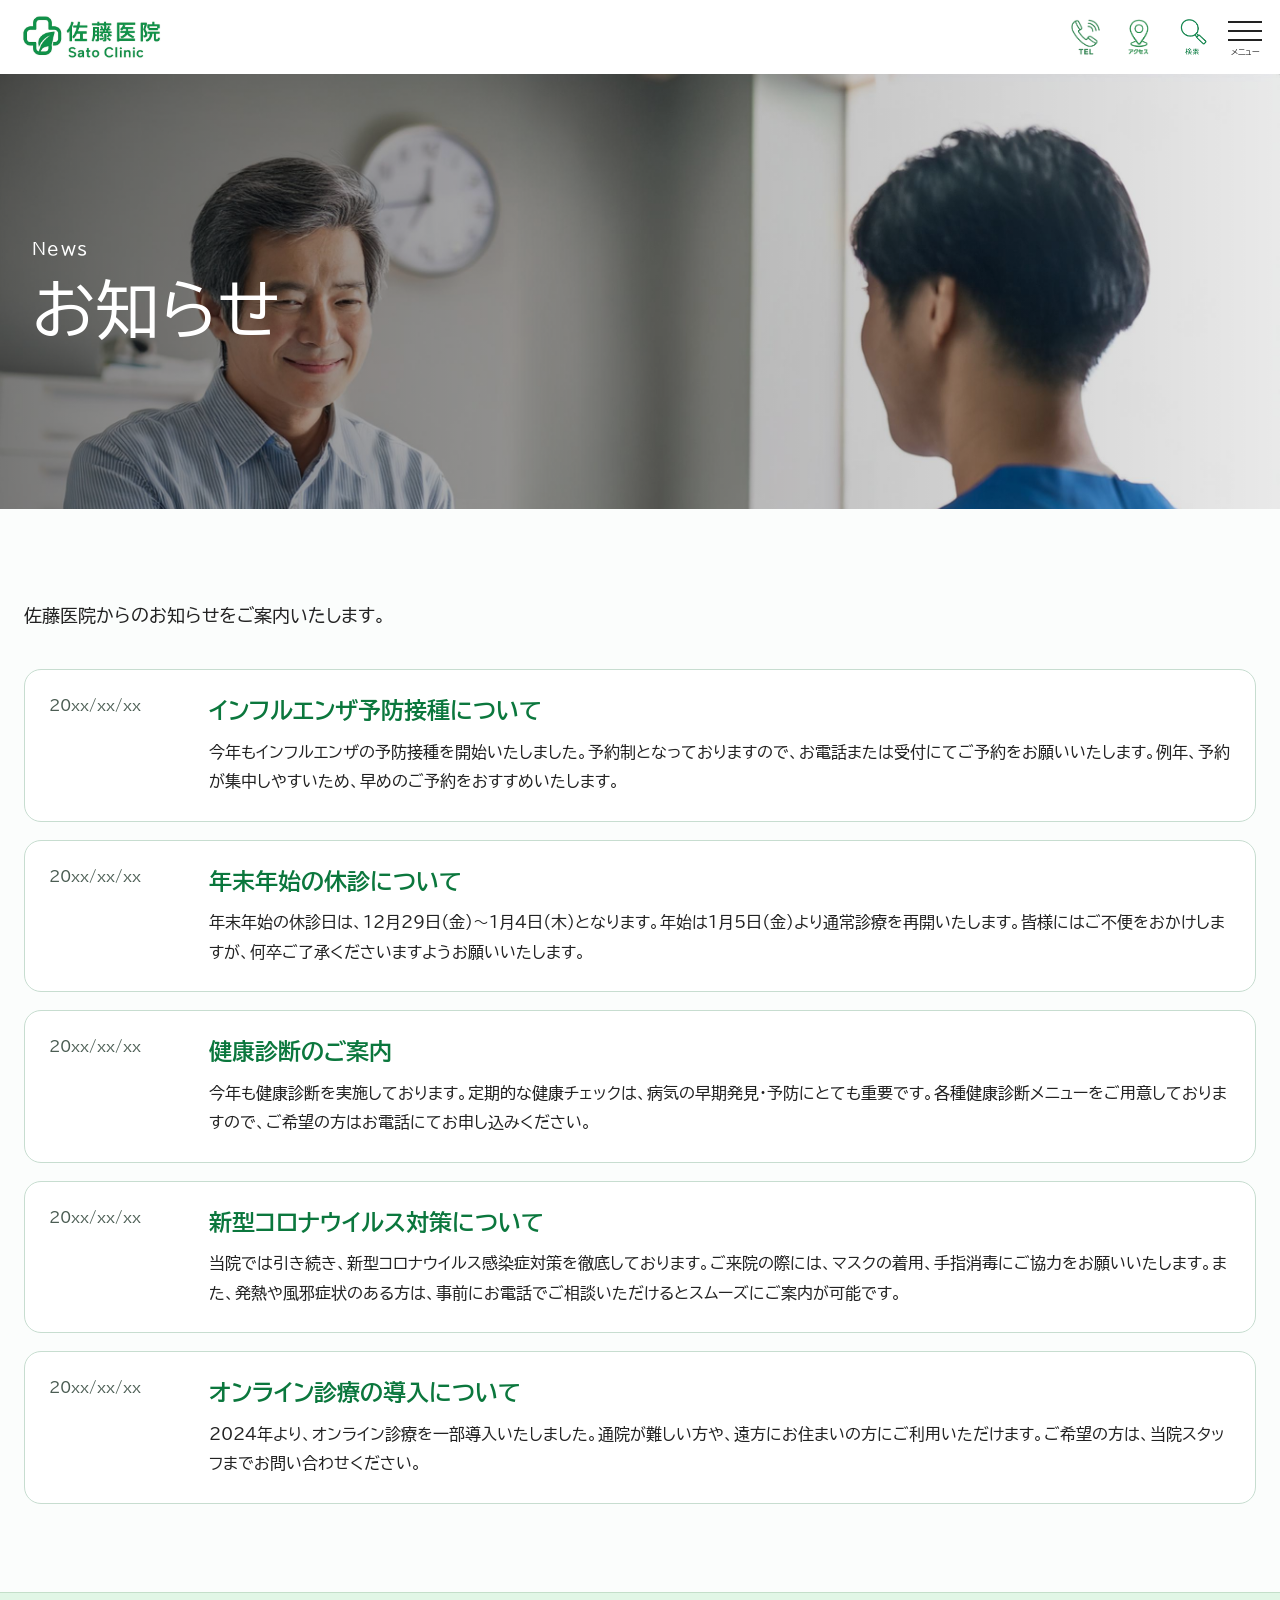
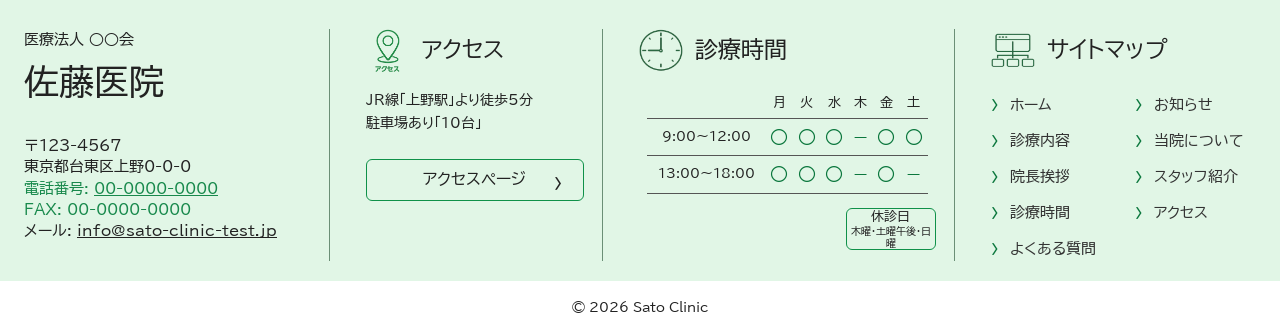
==== commit 5ce6e216: "TOPページ名称修正" ====
--- a/01_news.html
+++ b/01_news.html
@@ -14,7 +14,7 @@
   <a class="skip-link" href="#main-content">本文へ移動</a>
   <header class="site-header">
     <div class="header-inner">
-      <a class="site-logo-link" href="index.html" aria-label="佐藤医院トップへ">
+          <a class="site-logo-link" href="index.html" aria-label="佐藤医院トップへ">
         <img class="site-logo" src="./assets/Logo/logo.png" alt="佐藤医院 Sato Clinic">
       </a>
       <nav class="utility-nav" aria-label="クイックメニュー">
@@ -27,11 +27,11 @@
   </header>
 
   <main id="main-content" class="subpage-main">
-    <section class="subpage-hero">
+    <section class="subpage-hero" aria-labelledby="news-page-title">
       <img src="./assets/Infomation_Image/information_1.jpg" alt="佐藤医院の受付">
       <div class="subpage-hero-copy">
         <p>News</p>
-        <h1>お知らせ</h1>
+        <h1 id="news-page-title">お知らせ</h1>
       </div>
     </section>
 
--- a/css/style.css
+++ b/css/style.css
@@ -43,7 +43,7 @@
 
 html {
   scroll-behavior: smooth;
-  scroll-padding-top: 96px;
+  scroll-padding-top: 82px;
 }
 
 body {
@@ -131,7 +131,8 @@
   position: sticky;
   top: 0;
   z-index: 100;
-  height: 86px;
+  height: auto;
+  padding: 12px 0;
   background: var(--color-white);
 }
 
@@ -140,7 +141,8 @@
   display: flex;
   align-items: center;
   justify-content: space-between;
-  width: calc(100% - 8px);
+  gap: 15px;
+  width: calc(100% - 26px);
   max-width: var(--layout-header);
   height: 100%;
   margin: 0 auto;
@@ -154,14 +156,15 @@
 }
 
 .site-logo {
-  width: 220px;
+  width: 160px;
   height: auto;
 }
 
 .utility-nav {
   display: flex;
   align-items: center;
-  gap: 20px;
+  flex-wrap: nowrap;
+  gap: 9px;
 }
 
 .utility-nav a {
@@ -172,30 +175,30 @@
   flex: 0 0 auto;
   color: var(--color-green-deep);
   text-decoration: none;
-  font-size: 12px;
+  font-size: 10px;
   line-height: 1;
 }
 
 .utility-nav a:not(.menu-button),
 .menu-button {
-  width: 52px;
-  height: 55px;
+  width: 44px;
+  height: 38px;
 }
 
 .menu-button {
-  gap: 5px;
+  gap: 4px;
 }
 
 .utility-icon {
   position: relative;
   display: block;
-  width: 52px;
-  height: 55px;
+  width: 36px;
+  height: 38px;
 }
 
 .utility-nav img {
-  width: 52px;
-  height: 55px;
+  width: 36px;
+  height: 38px;
   object-fit: contain;
 }
 
@@ -223,14 +226,14 @@
 .menu-button i::before,
 .menu-button i::after {
   display: block;
-  width: 37px;
-  height: 3px;
+  width: 34px;
+  height: 2px;
   background: var(--color-text);
 }
 
 .menu-button i {
   position: relative;
-  margin: 11px 0;
+  margin: 9px 0;
 }
 
 .menu-button i::before,
@@ -241,18 +244,18 @@
 }
 
 .menu-button i::before {
-  top: -11px;
+  top: -9px;
 }
 
 .menu-button i::after {
-  top: 11px;
+  top: 9px;
 }
 
 .menu-button span {
   color: var(--color-text);
-  font-size: 10px;
+  font-size: 8px;
   line-height: 1;
-  transform: translateY(4px);
+  transform: translateY(3px);
 }
 
 .menu-button[aria-expanded="true"] i {
@@ -458,6 +461,8 @@
 }
 
 .news-slider {
+  width: 100%;
+  min-width: 0;
   overflow-x: auto;
   padding-bottom: 8px;
   scroll-snap-type: x mandatory;
@@ -468,10 +473,14 @@
   display: grid;
   grid-auto-flow: column;
   grid-auto-columns: 100%;
+  width: 100%;
+  min-width: 100%;
   gap: 12px;
 }
 
 .news-slide {
+  width: 100%;
+  min-width: 0;
   min-height: 220px;
   padding: 20px 18px;
   border: 1px solid var(--color-border);
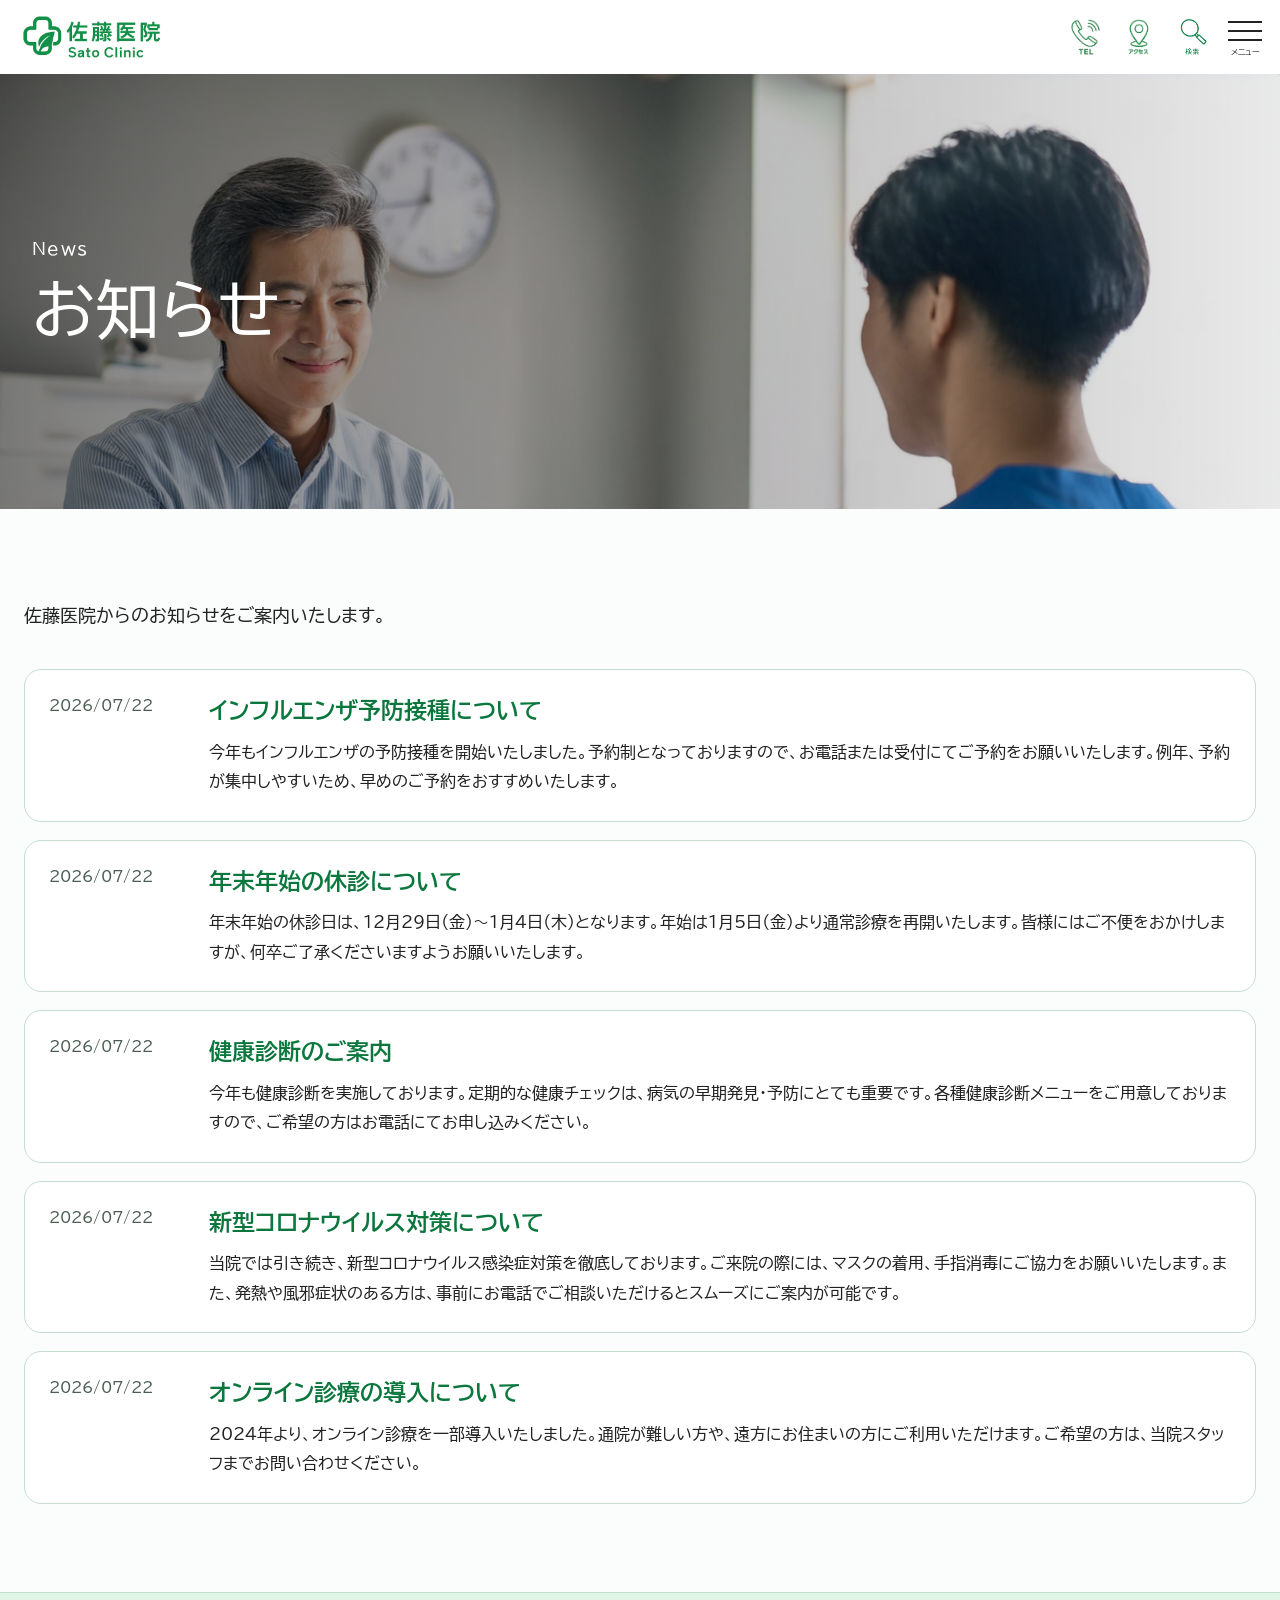
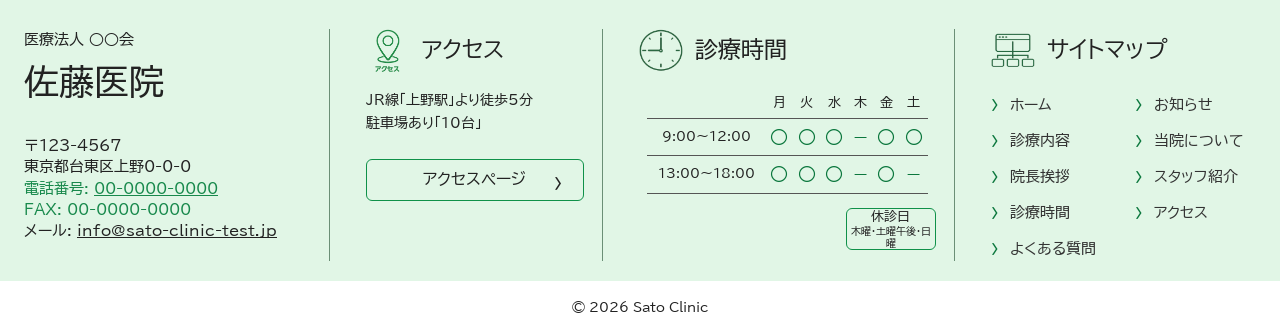
==== commit b9ba540e: "お知らせの日程変更" ====
--- a/01_news.html
+++ b/01_news.html
@@ -39,35 +39,35 @@
       <p class="subpage-lead">佐藤医院からのお知らせをご案内いたします。</p>
       <div class="notice-list">
         <article id="notice-flu" class="notice-item">
-          <time>20xx/xx/xx</time>
+          <time>2026/07/22</time>
           <div>
             <h2>インフルエンザ予防接種について</h2>
             <p>今年もインフルエンザの予防接種を開始いたしました。予約制となっておりますので、お電話または受付にてご予約をお願いいたします。例年、予約が集中しやすいため、早めのご予約をおすすめいたします。</p>
           </div>
         </article>
         <article id="notice-yearend" class="notice-item">
-          <time>20xx/xx/xx</time>
+          <time>2026/07/22</time>
           <div>
             <h2>年末年始の休診について</h2>
             <p>年末年始の休診日は、12月29日（金）〜1月4日（木）となります。年始は1月5日（金）より通常診療を再開いたします。皆様にはご不便をおかけしますが、何卒ご了承くださいますようお願いいたします。</p>
           </div>
         </article>
         <article id="notice-checkup" class="notice-item">
-          <time>20xx/xx/xx</time>
+          <time>2026/07/22</time>
           <div>
             <h2>健康診断のご案内</h2>
             <p>今年も健康診断を実施しております。定期的な健康チェックは、病気の早期発見・予防にとても重要です。各種健康診断メニューをご用意しておりますので、ご希望の方はお電話にてお申し込みください。</p>
           </div>
         </article>
         <article id="notice-covid" class="notice-item">
-          <time>20xx/xx/xx</time>
+          <time>2026/07/22</time>
           <div>
             <h2>新型コロナウイルス対策について</h2>
             <p>当院では引き続き、新型コロナウイルス感染症対策を徹底しております。ご来院の際には、マスクの着用、手指消毒にご協力をお願いいたします。また、発熱や風邪症状のある方は、事前にお電話でご相談いただけるとスムーズにご案内が可能です。</p>
           </div>
         </article>
         <article id="notice-online" class="notice-item">
-          <time>20xx/xx/xx</time>
+          <time>2026/07/22</time>
           <div>
             <h2>オンライン診療の導入について</h2>
             <p>2024年より、オンライン診療を一部導入いたしました。通院が難しい方や、遠方にお住まいの方にご利用いただけます。ご希望の方は、当院スタッフまでお問い合わせください。</p>
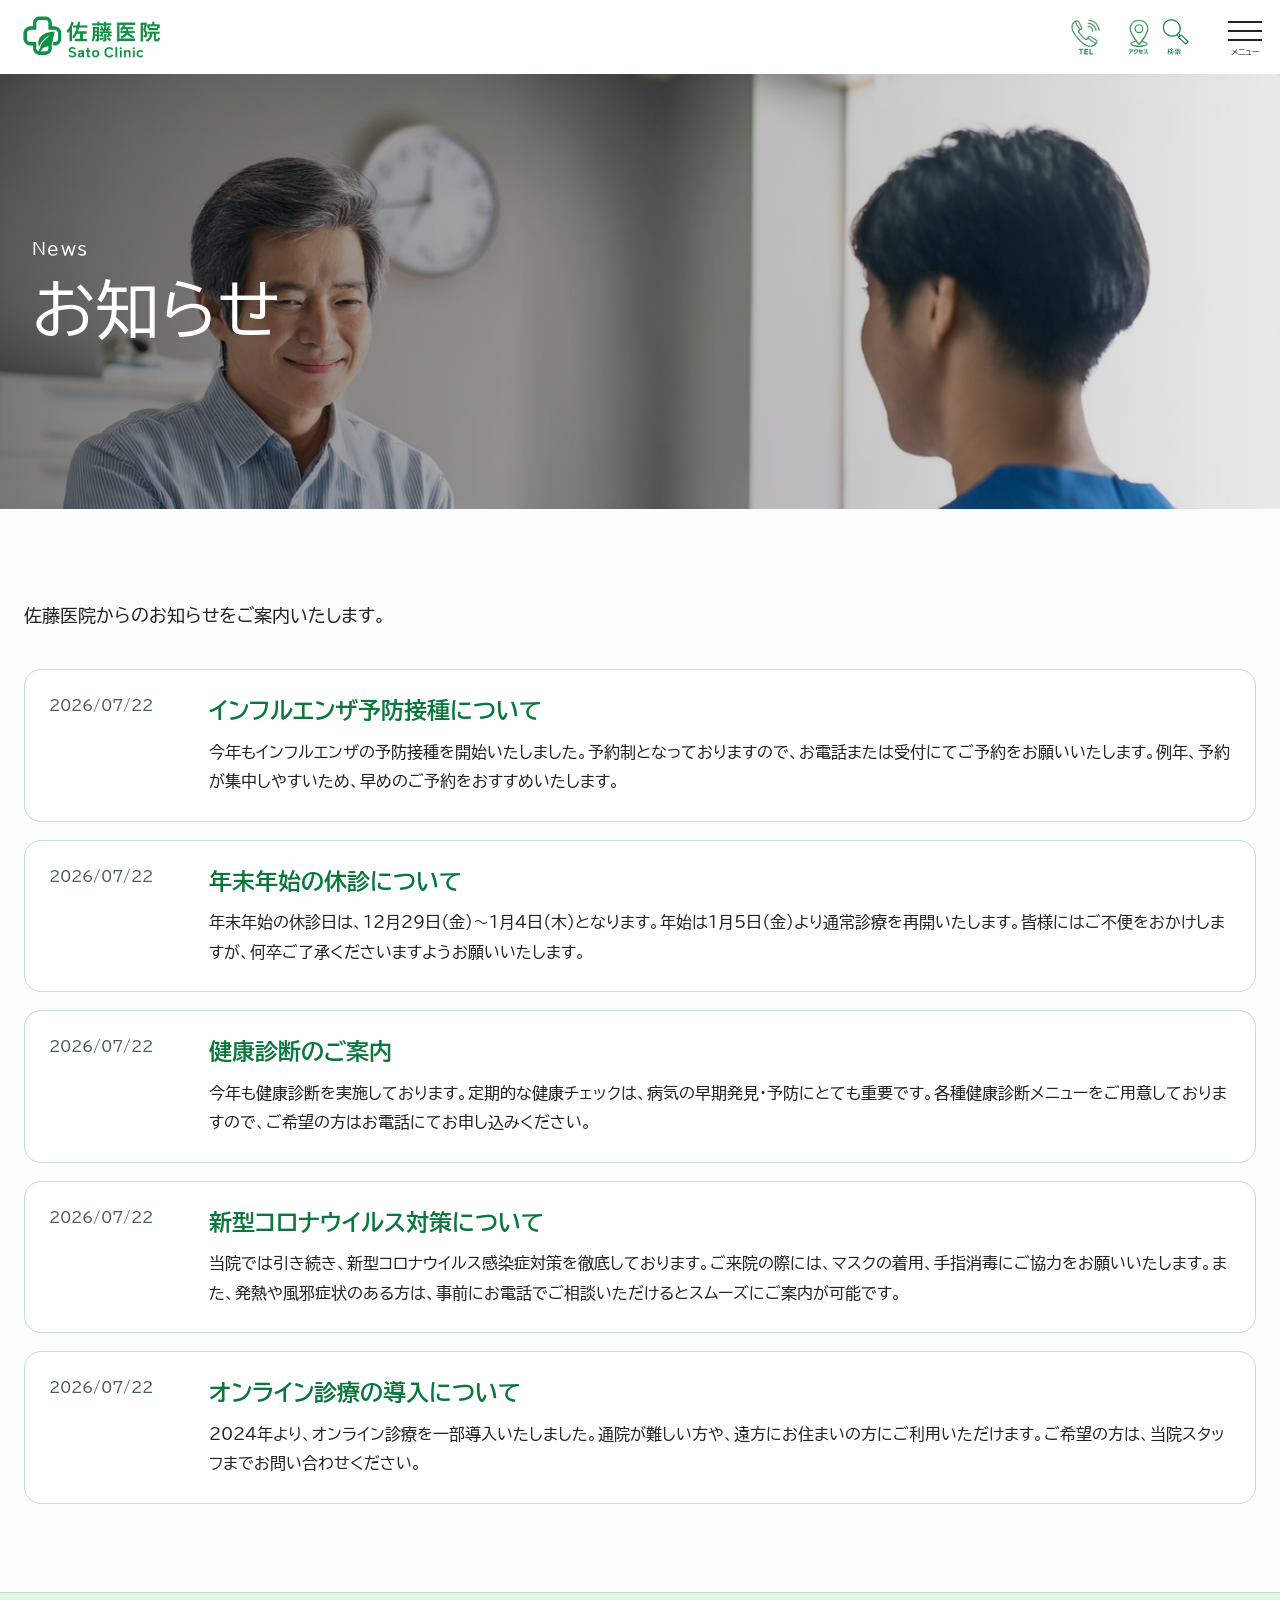
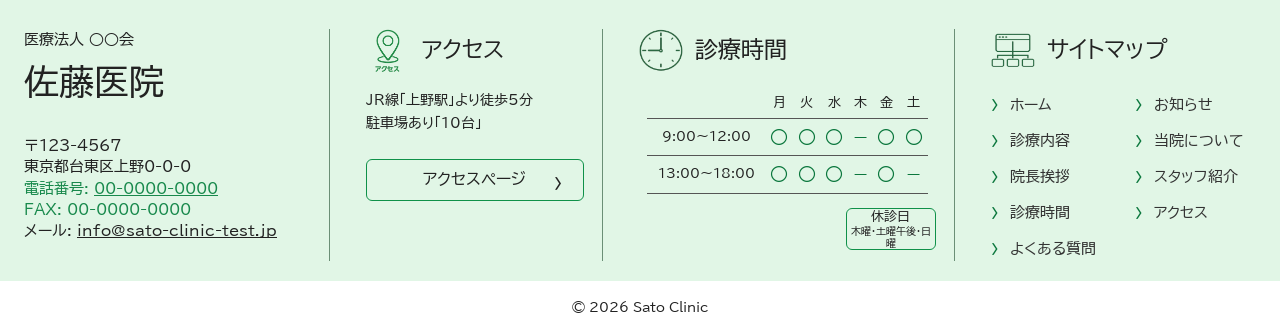
==== commit 6448693c: "FB修正とレビュー＆リファクタリング" ====
--- a/01_news.html
+++ b/01_news.html
@@ -8,7 +8,8 @@
   <link rel="preconnect" href="https://fonts.googleapis.com">
   <link rel="preconnect" href="https://fonts.gstatic.com" crossorigin>
   <link href="https://fonts.googleapis.com/css2?family=BIZ+UDPGothic&family=Sawarabi+Mincho&display=swap" rel="stylesheet">
-  <link rel="stylesheet" href="./css/style.css?v=20260717-2">
+  <link rel="stylesheet" href="./css/style.css?v=20260722-refactor1">
+  <link rel="stylesheet" href="./css/subpages.css?v=20260722-refactor1">
 </head>
 <body>
   <a class="skip-link" href="#main-content">本文へ移動</a>
@@ -20,7 +21,7 @@
       <nav class="utility-nav" aria-label="クイックメニュー">
         <a href="tel:0000000000" aria-label="電話 00-0000-0000"><span class="utility-icon"><img class="icon-default" src="./assets/icons/tel.png" alt="" aria-hidden="true"><img class="icon-hover" src="./assets/satoclinic-asset/tel-hover.png" alt="" aria-hidden="true"></span></a>
         <a href="04_hours-access.html#access" aria-label="アクセス"><span class="utility-icon"><img class="icon-default" src="./assets/icons/access.png" alt="" aria-hidden="true"><img class="icon-hover" src="./assets/satoclinic-asset/access-hover.png" alt="" aria-hidden="true"></span></a>
-        <a href="01_news.html" aria-label="お知らせ"><span class="utility-icon"><img class="icon-default" src="./assets/icons/search.png" alt="" aria-hidden="true"><img class="icon-hover" src="./assets/satoclinic-asset/search-hover.png" alt="" aria-hidden="true"></span></a>
+        <a href="01_news.html" aria-label="サイト内検索"><span class="utility-icon"><img class="icon-default" src="./assets/icons/search.png" alt="" aria-hidden="true"><img class="icon-hover" src="./assets/satoclinic-asset/search-hover.png" alt="" aria-hidden="true"></span></a>
         <a href="#site-map" class="menu-button" aria-label="サイトマップへ移動"><i aria-hidden="true"></i><span>メニュー</span></a>
       </nav>
     </div>
@@ -39,35 +40,35 @@
       <p class="subpage-lead">佐藤医院からのお知らせをご案内いたします。</p>
       <div class="notice-list">
         <article id="notice-flu" class="notice-item">
-          <time>2026/07/22</time>
+          <time datetime="2026-07-22">2026/07/22</time>
           <div>
             <h2>インフルエンザ予防接種について</h2>
             <p>今年もインフルエンザの予防接種を開始いたしました。予約制となっておりますので、お電話または受付にてご予約をお願いいたします。例年、予約が集中しやすいため、早めのご予約をおすすめいたします。</p>
           </div>
         </article>
         <article id="notice-yearend" class="notice-item">
-          <time>2026/07/22</time>
+          <time datetime="2026-07-22">2026/07/22</time>
           <div>
             <h2>年末年始の休診について</h2>
             <p>年末年始の休診日は、12月29日（金）〜1月4日（木）となります。年始は1月5日（金）より通常診療を再開いたします。皆様にはご不便をおかけしますが、何卒ご了承くださいますようお願いいたします。</p>
           </div>
         </article>
         <article id="notice-checkup" class="notice-item">
-          <time>2026/07/22</time>
+          <time datetime="2026-07-22">2026/07/22</time>
           <div>
             <h2>健康診断のご案内</h2>
             <p>今年も健康診断を実施しております。定期的な健康チェックは、病気の早期発見・予防にとても重要です。各種健康診断メニューをご用意しておりますので、ご希望の方はお電話にてお申し込みください。</p>
           </div>
         </article>
         <article id="notice-covid" class="notice-item">
-          <time>2026/07/22</time>
+          <time datetime="2026-07-22">2026/07/22</time>
           <div>
             <h2>新型コロナウイルス対策について</h2>
             <p>当院では引き続き、新型コロナウイルス感染症対策を徹底しております。ご来院の際には、マスクの着用、手指消毒にご協力をお願いいたします。また、発熱や風邪症状のある方は、事前にお電話でご相談いただけるとスムーズにご案内が可能です。</p>
           </div>
         </article>
         <article id="notice-online" class="notice-item">
-          <time>2026/07/22</time>
+          <time datetime="2026-07-22">2026/07/22</time>
           <div>
             <h2>オンライン診療の導入について</h2>
             <p>2024年より、オンライン診療を一部導入いたしました。通院が難しい方や、遠方にお住まいの方にご利用いただけます。ご希望の方は、当院スタッフまでお問い合わせください。</p>
@@ -103,7 +104,8 @@
     </div>
     <p class="copyright">© 2026 Sato Clinic</p>
   </footer>
+  <script src="./js/site-navigation.js?v=20260722-refactor1"></script>
   <script src="./js/clinic-hours-data.js"></script>
-  <script src="./js/clinic-hours.js"></script>
+  <script src="./js/clinic-hours.js?v=20260722-refactor1"></script>
 </body>
 </html>
--- a/css/style.css
+++ b/css/style.css
@@ -17,7 +17,6 @@
 
   --font-family-base: "BIZ UDPGothic", "Yu Gothic", "Hiragino Kaku Gothic ProN", sans-serif;
 
-  --layout-min-width: 1440px;
   --layout-container: 1280px;
   --layout-container-narrow: 1120px;
   --layout-header: 1432px;
@@ -167,6 +166,164 @@
   gap: 9px;
 }
 
+.header-search-form {
+  position: relative;
+  display: flex;
+  align-items: center;
+  min-width: 0;
+}
+
+.header-search-desktop {
+  position: relative;
+  display: block;
+  flex: 0 0 44px;
+  width: 44px;
+  height: 38px;
+}
+
+.header-search-toggle {
+  display: inline-flex;
+  align-items: center;
+  justify-content: center;
+  width: 44px;
+  height: 38px;
+  padding: 0;
+  border: 0;
+  background: transparent;
+  cursor: pointer;
+}
+
+.header-search-toggle:focus-visible {
+  outline: 2px solid var(--color-green-deep);
+  outline-offset: 4px;
+}
+
+.header-search-toggle .icon-hover {
+  opacity: 0;
+}
+
+.header-search-toggle:hover .icon-default,
+.header-search-toggle:focus-visible .icon-default {
+  opacity: 0;
+}
+
+.header-search-toggle:hover .icon-hover,
+.header-search-toggle:focus-visible .icon-hover {
+  opacity: 1;
+}
+
+.header-search-popover {
+  position: absolute;
+  top: calc(100% + 8px);
+  right: 0;
+  z-index: 55;
+  width: min(320px, calc(100vw - 24px));
+}
+
+.header-search-popover .header-search-input {
+  padding-right: 12px;
+}
+
+.header-search-popover .header-search-button {
+  display: none;
+}
+
+.header-search-input {
+  width: 100%;
+  min-width: 0;
+  height: 38px;
+  padding: 6px 42px 6px 12px;
+  border: 1px solid #b8ccc0;
+  border-radius: 6px;
+  background: var(--color-white);
+  color: var(--color-text);
+  font: inherit;
+  font-size: 14px;
+  line-height: 1.4;
+}
+
+.header-search-input:focus {
+  border-color: var(--color-green);
+  outline: 2px solid rgba(15, 145, 73, 0.2);
+  outline-offset: 1px;
+}
+
+.header-search-button {
+  position: absolute;
+  top: 3px;
+  right: 3px;
+  display: block;
+  width: 32px;
+  height: 32px;
+  padding: 0;
+  border: 0;
+  background: transparent;
+  cursor: pointer;
+}
+
+.header-search-button img {
+  position: absolute;
+  inset: 2px 3px;
+  width: 26px;
+  height: 28px;
+  object-fit: contain;
+  transition: opacity 0.2s ease;
+}
+
+.header-search-button .icon-hover {
+  opacity: 0;
+}
+
+.header-search-button:hover .icon-default,
+.header-search-button:focus-visible .icon-default {
+  opacity: 0;
+}
+
+.header-search-button:hover .icon-hover,
+.header-search-button:focus-visible .icon-hover {
+  opacity: 1;
+}
+
+.header-search-suggestions {
+  position: absolute;
+  top: calc(100% + 6px);
+  right: 0;
+  left: 0;
+  z-index: 60;
+  display: grid;
+  gap: 2px;
+  max-height: 360px;
+  overflow-y: auto;
+  padding: 6px;
+  border: 1px solid #c3dec9;
+  border-radius: 6px;
+  background: var(--color-white);
+  box-shadow: 0 10px 24px rgba(0, 0, 0, 0.14);
+}
+
+.header-search-popover[hidden],
+.header-search-suggestions[hidden],
+.header-menu-search {
+  display: none;
+}
+
+.header-search-suggestions a {
+  display: block;
+  padding: 9px 10px;
+  border-radius: 4px;
+  color: var(--color-text);
+  font-size: 14px;
+  line-height: 1.45;
+  text-decoration: none;
+}
+
+.header-search-suggestions a:hover,
+.header-search-suggestions a:focus-visible,
+.header-search-suggestions a.is-active {
+  background: var(--color-green-pale);
+  color: var(--color-green-deep);
+}
+
 .utility-nav a {
   display: inline-flex;
   flex-direction: column;
@@ -183,6 +340,20 @@
 .menu-button {
   width: 44px;
   height: 38px;
+}
+
+.utility-nav .header-search-suggestions a {
+  display: block;
+  width: auto;
+  height: auto;
+  flex: initial;
+  flex-direction: initial;
+  align-items: initial;
+  justify-content: initial;
+  color: var(--color-text);
+  font-size: 14px;
+  line-height: 1.45;
+  text-decoration: none;
 }
 
 .menu-button {
@@ -424,10 +595,8 @@
 
 .news-card h2 a,
 .today-card h2 a,
-.hours-section h2 a,
 .greeting-inner h2 a,
-.staff-section > h2 a,
-.access-section h2 a {
+.staff-section > h2 a {
   color: inherit;
   text-decoration: none;
 }
@@ -436,14 +605,10 @@
 .news-card h2 a:focus-visible,
 .today-card h2 a:hover,
 .today-card h2 a:focus-visible,
-.hours-section h2 a:hover,
-.hours-section h2 a:focus-visible,
 .greeting-inner h2 a:hover,
 .greeting-inner h2 a:focus-visible,
 .staff-section > h2 a:hover,
-.staff-section > h2 a:focus-visible,
-.access-section h2 a:hover,
-.access-section h2 a:focus-visible {
+.staff-section > h2 a:focus-visible {
   text-decoration: underline;
   text-underline-offset: 0.18em;
 }
@@ -732,6 +897,59 @@
   vertical-align: -4px;
 }
 
+.section-more-link {
+  display: flex;
+  align-items: center;
+  justify-content: flex-end;
+  width: 100%;
+  margin-top: 28px;
+  color: var(--color-text);
+  font-size: 24px;
+  text-decoration: none;
+}
+
+.section-more-link:focus-visible .more-link-text,
+.section-more-link:hover .more-link-text {
+  text-decoration: underline;
+  text-underline-offset: 0.16em;
+}
+
+.section-more-link > span:last-child {
+  margin-left: 12px;
+  color: var(--color-green);
+  font-size: 36px;
+  vertical-align: -4px;
+}
+
+.access-section > .section-more-link {
+  margin-top: 8px;
+  padding-right: 16px;
+}
+
+.about-copy .section-more-link {
+  padding-right: 16px;
+  font-size: 24px;
+}
+
+.about-copy .section-more-link > span:last-child {
+  margin-left: 12px;
+  font-size: 36px;
+}
+
+.departments .more-link {
+  font-size: 24px;
+}
+
+.departments .more-link .more-link-text {
+  color: var(--color-text);
+  font-size: 24px;
+}
+
+.departments .more-link > span:last-child {
+  margin-left: 12px;
+  font-size: 36px;
+}
+
 /* Image rows */
 
 .photo-row {
@@ -854,17 +1072,6 @@
   margin: 0 0 70px;
   font-size: 44px;
   font-weight: 500;
-}
-
-.about-copy h2 a {
-  color: inherit;
-  text-decoration: none;
-}
-
-.about-copy h2 a:hover,
-.about-copy h2 a:focus-visible {
-  text-decoration: underline;
-  text-underline-offset: 0.18em;
 }
 
 .about-copy p {
@@ -1502,6 +1709,38 @@
     font-size: 36px;
   }
 
+  .section-more-link {
+    margin-top: 24px;
+    font-size: 20px;
+  }
+
+  .section-more-link > span:last-child {
+    margin-left: 10px;
+    font-size: 30px;
+  }
+
+  .about-copy .section-more-link {
+    font-size: 20px;
+  }
+
+  .about-copy .section-more-link > span:last-child {
+    margin-left: 10px;
+    font-size: 30px;
+  }
+
+  .departments .more-link {
+    font-size: 20px;
+  }
+
+  .departments .more-link .more-link-text {
+    font-size: 20px;
+  }
+
+  .departments .more-link > span:last-child {
+    margin-left: 10px;
+    font-size: 30px;
+  }
+
   .photo-row {
     margin-top: var(--tablet-section-space);
   }
@@ -1529,8 +1768,8 @@
   }
 
   .about-section {
-    grid-template-columns: minmax(0, 1fr) minmax(320px, 420px);
-    gap: 40px;
+    grid-template-columns: minmax(0, 1fr) minmax(300px, 380px);
+    gap: 32px;
     padding: var(--tablet-section-space) 20px;
   }
 
@@ -1540,7 +1779,7 @@
 
   .about-section > img {
     width: 100%;
-    max-width: 420px;
+    max-width: 380px;
     height: 320px;
   }
 
@@ -1880,8 +2119,26 @@
     height: 32px;
   }
 
-  .utility-nav a[aria-label="お知らせ"] {
+  .header-search-desktop {
     display: none;
+  }
+
+  .header-menu-search {
+    display: flex;
+    width: 100%;
+    margin-bottom: 8px;
+  }
+
+  .header-menu-search .header-search-input {
+    height: 42px;
+    font-size: 15px;
+  }
+
+  .header-menu-search .header-search-button {
+    top: 4px;
+    right: 4px;
+    width: 34px;
+    height: 34px;
   }
 
   .menu-button {
@@ -1983,6 +2240,38 @@
   }
 
   .more-link > span:last-child {
+    margin-left: 6px;
+    font-size: 24px;
+  }
+
+  .section-more-link {
+    margin-top: 20px;
+    font-size: 16px;
+  }
+
+  .section-more-link > span:last-child {
+    margin-left: 6px;
+    font-size: 24px;
+  }
+
+  .about-copy .section-more-link {
+    font-size: 16px;
+  }
+
+  .about-copy .section-more-link > span:last-child {
+    margin-left: 6px;
+    font-size: 24px;
+  }
+
+  .departments .more-link {
+    font-size: 16px;
+  }
+
+  .departments .more-link .more-link-text {
+    font-size: 16px;
+  }
+
+  .departments .more-link > span:last-child {
     margin-left: 6px;
     font-size: 24px;
   }
@@ -2336,11 +2625,6 @@
     gap: 10px;
   }
 
-  .subpage-main + .site-footer .sitemap-desktop {
-    display: grid !important;
-    grid-template-columns: 1fr;
-    gap: 10px;
-  }
 }
 
 @media (prefers-reduced-motion: no-preference) {
@@ -2514,336 +2798,3 @@
     transition: none;
   }
 }
-
-/* Lower pages */
-
-.subpage-main {
-  background: #fbfdfc;
-}
-
-.subpage-hero {
-  --subpage-hero-height: clamp(360px, 34vw, 720px);
-
-  position: relative;
-  min-height: var(--subpage-hero-height);
-  overflow: hidden;
-  background: #eaf5ef;
-}
-
-.subpage-hero img {
-  display: block;
-  width: 100%;
-  height: var(--subpage-hero-height);
-  object-fit: cover;
-  object-position: center top;
-}
-
-.subpage-hero::after {
-  content: "";
-  position: absolute;
-  inset: 0;
-  background: linear-gradient(90deg, rgba(0, 0, 0, 0.48), rgba(0, 0, 0, 0.08));
-}
-
-.subpage-hero-copy {
-  position: absolute;
-  z-index: 1;
-  top: 50%;
-  left: max(32px, calc((100% - var(--layout-container)) / 2));
-  width: min(650px, calc(100% - 64px));
-  color: var(--color-white);
-  transform: translateY(-50%);
-}
-
-.subpage-hero-copy p {
-  margin: 0 0 10px;
-  font-size: 17px;
-  letter-spacing: 0.08em;
-}
-
-.subpage-hero-copy h1 {
-  margin: 0;
-  font-size: clamp(2.5rem, 5vw, 4.5rem);
-  font-weight: 500;
-  line-height: 1.2;
-}
-
-.subpage-section {
-  padding: 88px 0;
-}
-
-.subpage-section + .subpage-section {
-  padding-top: 0;
-}
-
-.subpage-heading {
-  margin: 0 0 28px;
-  color: var(--color-green-deep);
-  font-size: clamp(2rem, 4vw, 2.8rem);
-  font-weight: 500;
-  line-height: 1.35;
-}
-
-.subpage-lead {
-  max-width: 880px;
-  margin: 0 0 36px;
-  font-size: 18px;
-  line-height: 2;
-}
-
-.subpage-grid {
-  display: grid;
-  grid-template-columns: repeat(2, minmax(0, 1fr));
-  gap: 24px;
-}
-
-.subpage-card {
-  padding: 28px;
-  border: 1px solid #c7ddd0;
-  border-radius: var(--radius-card);
-  background: var(--color-white);
-  box-shadow: 0 4px 10px rgba(0, 0, 0, 0.06);
-}
-
-.subpage-card h2,
-.subpage-card h3 {
-  margin: 0 0 14px;
-  color: var(--color-green-deep);
-  font-size: 24px;
-  font-weight: 600;
-  line-height: 1.45;
-}
-
-.subpage-card p,
-.subpage-card li {
-  font-size: 16px;
-  line-height: 1.85;
-}
-
-.subpage-card p {
-  margin: 0;
-}
-
-.subpage-hours-table + .subpage-lead {
-  margin-top: 24px;
-  white-space: normal;
-}
-
-.subpage-card p + p {
-  margin-top: 14px;
-}
-
-.subpage-card ul {
-  margin: 0;
-  padding-left: 1.35em;
-}
-
-.subpage-card-wide {
-  grid-column: 1 / -1;
-}
-
-.notice-list {
-  display: grid;
-  gap: 18px;
-}
-
-.notice-item {
-  display: grid;
-  grid-template-columns: 140px minmax(0, 1fr);
-  gap: 20px;
-  padding: 24px;
-  border: 1px solid #c7ddd0;
-  border-radius: var(--radius-card);
-  background: var(--color-white);
-}
-
-.notice-item time {
-  color: #4b5d53;
-  font-size: 15px;
-}
-
-.notice-item h2 {
-  margin: 0 0 10px;
-  color: var(--color-green-deep);
-  font-size: 23px;
-  line-height: 1.45;
-}
-
-.notice-item p {
-  margin: 0;
-  line-height: 1.85;
-}
-
-.service-card {
-  display: grid;
-  grid-template-columns: 84px minmax(0, 1fr);
-  gap: 20px;
-  align-items: start;
-}
-
-.service-card img {
-  width: 84px;
-  height: 84px;
-  object-fit: contain;
-}
-
-.policy-table,
-.subpage-hours-table {
-  width: 100%;
-  border-collapse: collapse;
-  background: var(--color-white);
-}
-
-.policy-table th,
-.policy-table td,
-.subpage-hours-table th,
-.subpage-hours-table td {
-  padding: 14px 16px;
-  border: 1px solid #bfd7c6;
-  font-size: 15px;
-  line-height: 1.65;
-  text-align: left;
-}
-
-.policy-table th,
-.subpage-hours-table th {
-  background: var(--color-green-deep);
-  color: var(--color-white);
-  font-weight: 500;
-}
-
-.subpage-hours-table td:not(:first-child),
-.subpage-hours-table th:not(:first-child) {
-  text-align: center;
-}
-
-.map-frame {
-  width: 100%;
-  min-height: 360px;
-  border: 0;
-  border-radius: var(--radius-small);
-}
-
-.faq-list {
-  display: grid;
-  gap: 16px;
-}
-
-.faq-group {
-  margin-bottom: 40px;
-}
-
-.faq-group h2 {
-  margin: 0 0 16px;
-  color: var(--color-green-deep);
-  font-size: 28px;
-  font-weight: 500;
-}
-
-.faq-item {
-  border: 1px solid #c7ddd0;
-  border-radius: var(--radius-card);
-  background: var(--color-white);
-  overflow: hidden;
-}
-
-.faq-item summary {
-  padding: 20px 24px;
-  cursor: pointer;
-  color: var(--color-green-deep);
-  font-size: 18px;
-  font-weight: 700;
-  list-style: none;
-}
-
-.faq-item summary::-webkit-details-marker {
-  display: none;
-}
-
-.faq-item summary::after {
-  content: "+";
-  float: right;
-  color: var(--color-green);
-}
-
-.faq-item[open] summary::after {
-  content: "-";
-}
-
-.faq-item p {
-  margin: 0;
-  padding: 0 24px 22px;
-  line-height: 1.85;
-}
-
-.page-nav {
-  display: flex;
-  flex-wrap: wrap;
-  gap: 12px;
-  margin-top: 32px;
-}
-
-.page-nav a,
-.subpage-button {
-  display: inline-flex;
-  align-items: center;
-  justify-content: center;
-  min-height: 44px;
-  padding: 10px 18px;
-  border: 1px solid var(--color-green);
-  border-radius: 6px;
-  background: var(--color-white);
-  color: var(--color-green-deep);
-  text-decoration: none;
-  transition: background-color 0.2s ease, color 0.2s ease;
-}
-
-.page-nav a:hover,
-.page-nav a:focus-visible,
-.subpage-button:hover,
-.subpage-button:focus-visible {
-  background: var(--color-green);
-  color: var(--color-white);
-}
-
-@media (max-width: 768px) {
-  .subpage-hero {
-    --subpage-hero-height: 280px;
-  }
-
-  .subpage-hero-copy {
-    left: 20px;
-    width: calc(100% - 40px);
-  }
-
-  .subpage-section {
-    padding: 56px 0;
-  }
-
-  .subpage-grid,
-  .notice-item,
-  .service-card {
-    grid-template-columns: 1fr;
-  }
-
-  .subpage-card,
-  .notice-item {
-    padding: 20px;
-  }
-
-  .service-card img {
-    width: 72px;
-    height: 72px;
-  }
-
-  .policy-table,
-  .subpage-hours-table {
-    display: block;
-    overflow-x: auto;
-    white-space: nowrap;
-  }
-
-  .map-frame {
-    min-height: 300px;
-  }
-}
--- a/css/subpages.css
+++ b/css/subpages.css
@@ -0,0 +1,348 @@
+/* Lower pages */
+
+.subpage-main {
+  --subpage-background: #fbfdfc;
+  --subpage-surface: var(--color-white);
+  --subpage-border: #c7ddd0;
+  --subpage-table-border: #bfd7c6;
+  --subpage-hero-background: #eaf5ef;
+
+  background: var(--subpage-background);
+}
+
+.subpage-main [id] {
+  scroll-margin-top: 96px;
+}
+
+.subpage-hero {
+  --subpage-hero-height: clamp(360px, 34vw, 720px);
+
+  position: relative;
+  min-height: var(--subpage-hero-height);
+  overflow: hidden;
+  background: var(--subpage-hero-background);
+}
+
+.subpage-hero img {
+  display: block;
+  width: 100%;
+  height: var(--subpage-hero-height);
+  object-fit: cover;
+  object-position: center top;
+}
+
+.subpage-hero::after {
+  content: "";
+  position: absolute;
+  inset: 0;
+  background: linear-gradient(90deg, rgba(0, 0, 0, 0.48), rgba(0, 0, 0, 0.08));
+}
+
+.subpage-hero-copy {
+  position: absolute;
+  z-index: 1;
+  top: 50%;
+  left: max(32px, calc((100% - var(--layout-container)) / 2));
+  width: min(650px, calc(100% - 64px));
+  color: var(--color-white);
+  transform: translateY(-50%);
+}
+
+.subpage-hero-copy p {
+  margin: 0 0 10px;
+  font-size: 17px;
+  letter-spacing: 0.08em;
+}
+
+.subpage-hero-copy h1 {
+  margin: 0;
+  font-size: clamp(2.5rem, 5vw, 4.5rem);
+  font-weight: 500;
+  line-height: 1.2;
+}
+
+.subpage-section {
+  padding: 88px 0;
+}
+
+.subpage-section + .subpage-section {
+  padding-top: 0;
+}
+
+.subpage-heading {
+  margin: 0 0 28px;
+  color: var(--color-green-deep);
+  font-size: clamp(2rem, 4vw, 2.8rem);
+  font-weight: 500;
+  line-height: 1.35;
+}
+
+.subpage-lead {
+  max-width: 880px;
+  margin: 0 0 36px;
+  font-size: 18px;
+  line-height: 2;
+}
+
+.subpage-grid {
+  display: grid;
+  grid-template-columns: repeat(2, minmax(0, 1fr));
+  gap: 24px;
+}
+
+.subpage-card {
+  padding: 28px;
+  border: 1px solid var(--subpage-border);
+  border-radius: var(--radius-card);
+  background: var(--subpage-surface);
+  box-shadow: 0 4px 10px rgba(0, 0, 0, 0.06);
+}
+
+.subpage-card h2,
+.subpage-card h3 {
+  margin: 0 0 14px;
+  color: var(--color-green-deep);
+  font-size: 24px;
+  font-weight: 600;
+  line-height: 1.45;
+}
+
+.subpage-card p,
+.subpage-card li {
+  font-size: 16px;
+  line-height: 1.85;
+}
+
+.subpage-card p {
+  margin: 0;
+}
+
+.subpage-hours-table + .subpage-lead {
+  margin-top: 24px;
+  white-space: normal;
+}
+
+.subpage-card p + p {
+  margin-top: 14px;
+}
+
+.subpage-card ul {
+  margin: 0;
+  padding-left: 1.35em;
+}
+
+.subpage-card-wide {
+  grid-column: 1 / -1;
+}
+
+.notice-list {
+  display: grid;
+  gap: 18px;
+}
+
+.notice-item {
+  display: grid;
+  grid-template-columns: 140px minmax(0, 1fr);
+  gap: 20px;
+  padding: 24px;
+  border: 1px solid var(--subpage-border);
+  border-radius: var(--radius-card);
+  background: var(--subpage-surface);
+}
+
+.notice-item time {
+  color: #4b5d53;
+  font-size: 15px;
+}
+
+.notice-item h2 {
+  margin: 0 0 10px;
+  color: var(--color-green-deep);
+  font-size: 23px;
+  line-height: 1.45;
+}
+
+.notice-item p {
+  margin: 0;
+  line-height: 1.85;
+}
+
+.service-card {
+  display: grid;
+  grid-template-columns: 84px minmax(0, 1fr);
+  gap: 20px;
+  align-items: start;
+}
+
+.service-card img {
+  width: 84px;
+  height: 84px;
+  object-fit: contain;
+}
+
+.policy-table,
+.subpage-hours-table {
+  width: 100%;
+  border-collapse: collapse;
+  background: var(--subpage-surface);
+}
+
+.policy-table th,
+.policy-table td,
+.subpage-hours-table th,
+.subpage-hours-table td {
+  padding: 14px 16px;
+  border: 1px solid var(--subpage-table-border);
+  font-size: 15px;
+  line-height: 1.65;
+  text-align: left;
+}
+
+.policy-table th,
+.subpage-hours-table th {
+  background: var(--color-green-deep);
+  color: var(--color-white);
+  font-weight: 500;
+}
+
+.subpage-hours-table td:not(:first-child),
+.subpage-hours-table th:not(:first-child) {
+  text-align: center;
+}
+
+.map-frame {
+  width: 100%;
+  min-height: 360px;
+  border: 0;
+  border-radius: var(--radius-small);
+}
+
+.faq-list {
+  display: grid;
+  gap: 16px;
+}
+
+.faq-group {
+  margin-bottom: 40px;
+}
+
+.faq-group h2 {
+  margin: 0 0 16px;
+  color: var(--color-green-deep);
+  font-size: 28px;
+  font-weight: 500;
+}
+
+.faq-item {
+  overflow: hidden;
+  border: 1px solid var(--subpage-border);
+  border-radius: var(--radius-card);
+  background: var(--subpage-surface);
+}
+
+.faq-item summary {
+  padding: 20px 24px;
+  cursor: pointer;
+  color: var(--color-green-deep);
+  font-size: 18px;
+  font-weight: 700;
+  list-style: none;
+}
+
+.faq-item summary::-webkit-details-marker {
+  display: none;
+}
+
+.faq-item summary::after {
+  content: "+";
+  float: right;
+  color: var(--color-green);
+}
+
+.faq-item[open] summary::after {
+  content: "-";
+}
+
+.faq-item p {
+  margin: 0;
+  padding: 0 24px 22px;
+  line-height: 1.85;
+}
+
+.page-nav {
+  display: flex;
+  flex-wrap: wrap;
+  gap: 12px;
+  margin-top: 32px;
+}
+
+.page-nav a,
+.subpage-button {
+  display: inline-flex;
+  align-items: center;
+  justify-content: center;
+  min-height: 44px;
+  padding: 10px 18px;
+  border: 1px solid var(--color-green);
+  border-radius: 6px;
+  background: var(--color-white);
+  color: var(--color-green-deep);
+  text-decoration: none;
+  transition: background-color 0.2s ease, color 0.2s ease;
+}
+
+.page-nav a:hover,
+.page-nav a:focus-visible,
+.subpage-button:hover,
+.subpage-button:focus-visible {
+  background: var(--color-green);
+  color: var(--color-white);
+}
+
+@media (max-width: 768px) {
+  .subpage-hero {
+    --subpage-hero-height: 280px;
+  }
+
+  .subpage-hero-copy {
+    left: 20px;
+    width: calc(100% - 40px);
+  }
+
+  .subpage-section {
+    padding: 56px 0;
+  }
+
+  .subpage-grid,
+  .notice-item,
+  .service-card {
+    grid-template-columns: 1fr;
+  }
+
+  .subpage-card,
+  .notice-item {
+    padding: 20px;
+  }
+
+  .service-card img {
+    width: 72px;
+    height: 72px;
+  }
+
+  .policy-table,
+  .subpage-hours-table {
+    display: block;
+    overflow-x: auto;
+    white-space: nowrap;
+  }
+
+  .map-frame {
+    min-height: 300px;
+  }
+
+  .subpage-main + .site-footer .sitemap-desktop {
+    display: grid !important;
+    grid-template-columns: 1fr;
+    gap: 10px;
+  }
+}
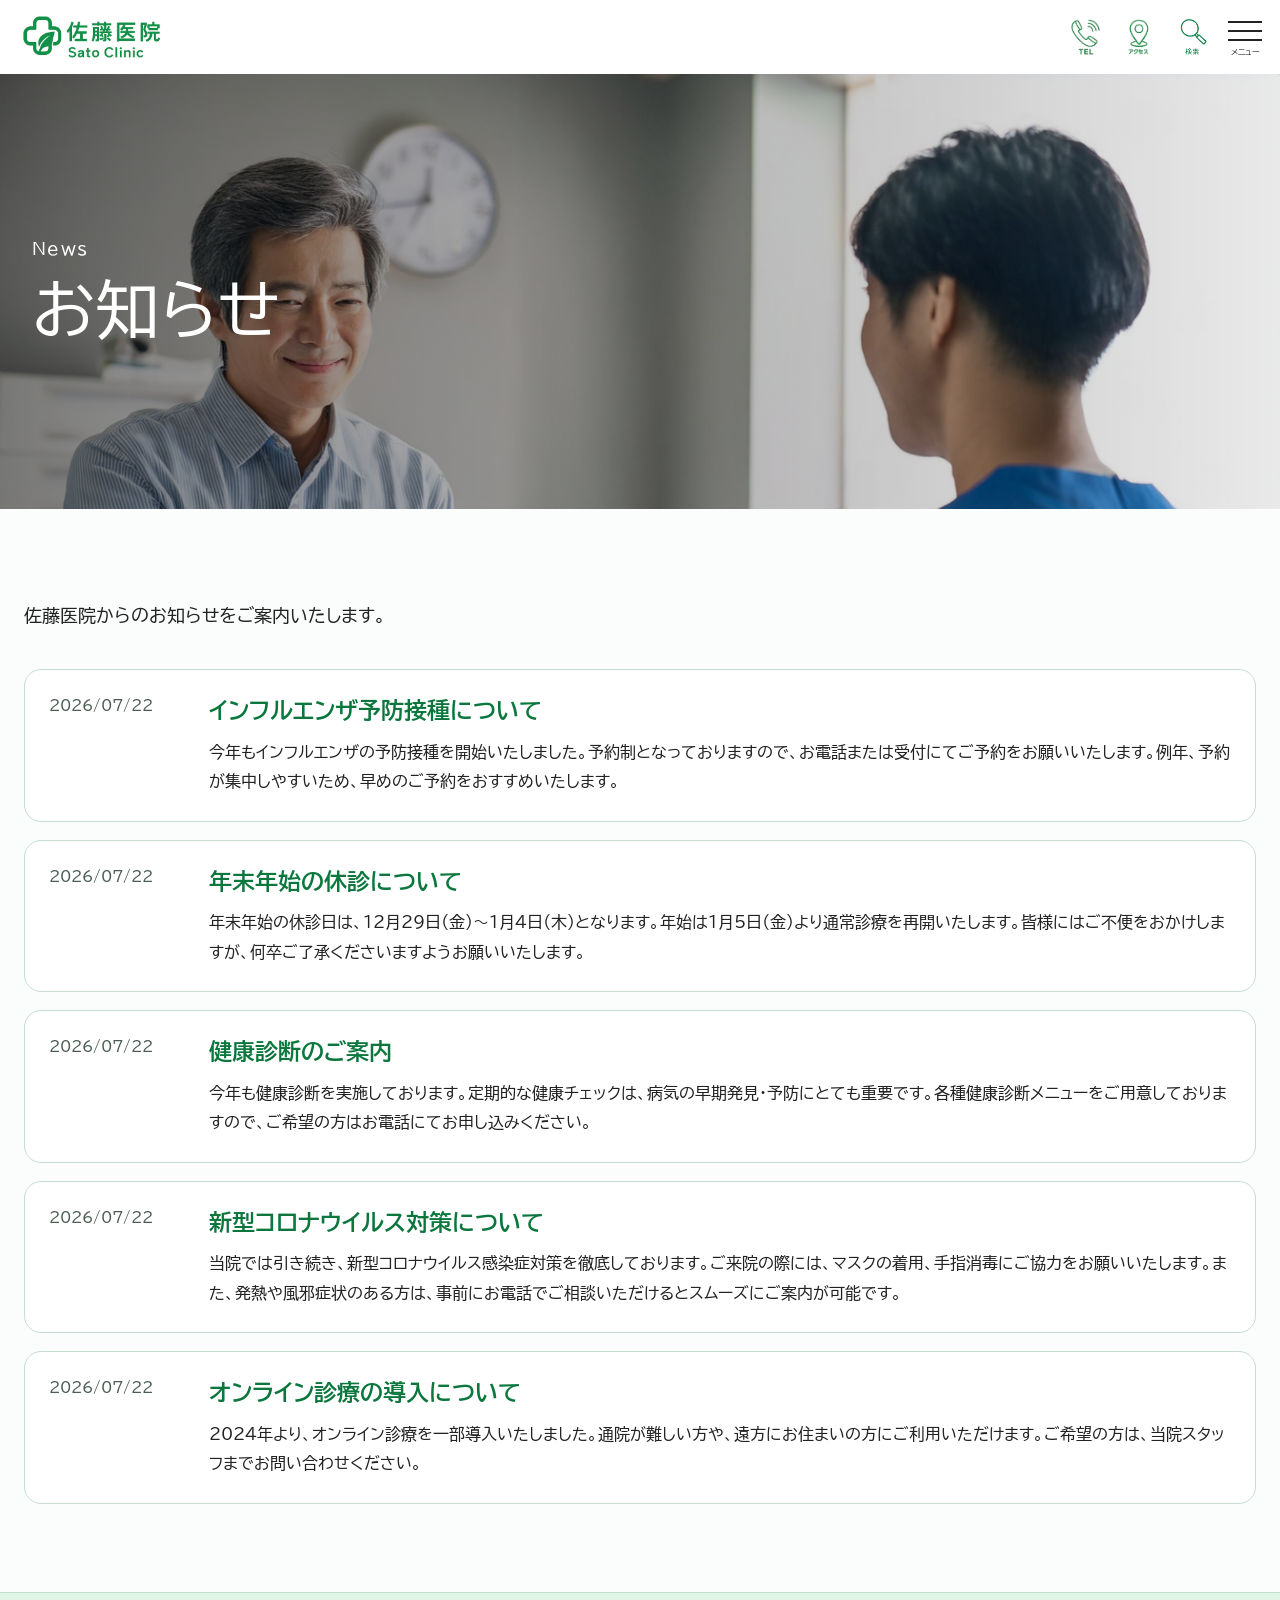
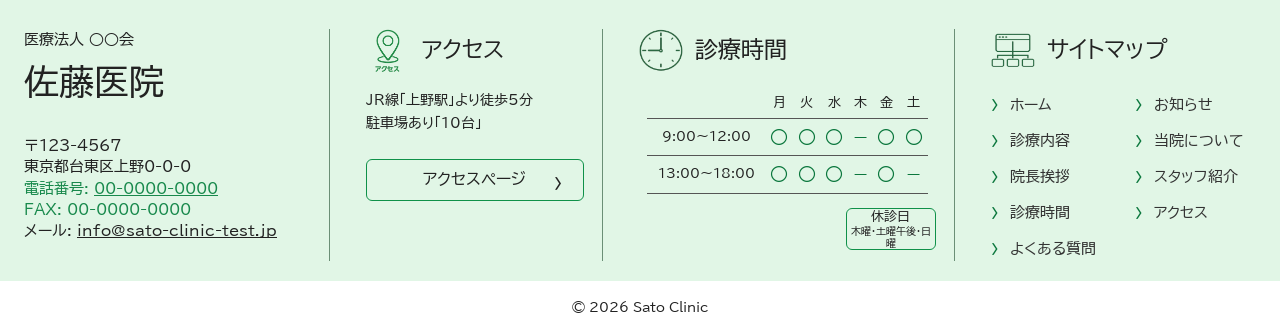
==== commit cf6cb34e: "検索アイコン位置修正" ====
--- a/01_news.html
+++ b/01_news.html
@@ -104,7 +104,7 @@
     </div>
     <p class="copyright">© 2026 Sato Clinic</p>
   </footer>
-  <script src="./js/site-navigation.js?v=20260722-refactor1"></script>
+  <script src="./js/site-navigation.js?v=20260722-refactor2"></script>
   <script src="./js/clinic-hours-data.js"></script>
   <script src="./js/clinic-hours.js?v=20260722-refactor1"></script>
 </body>
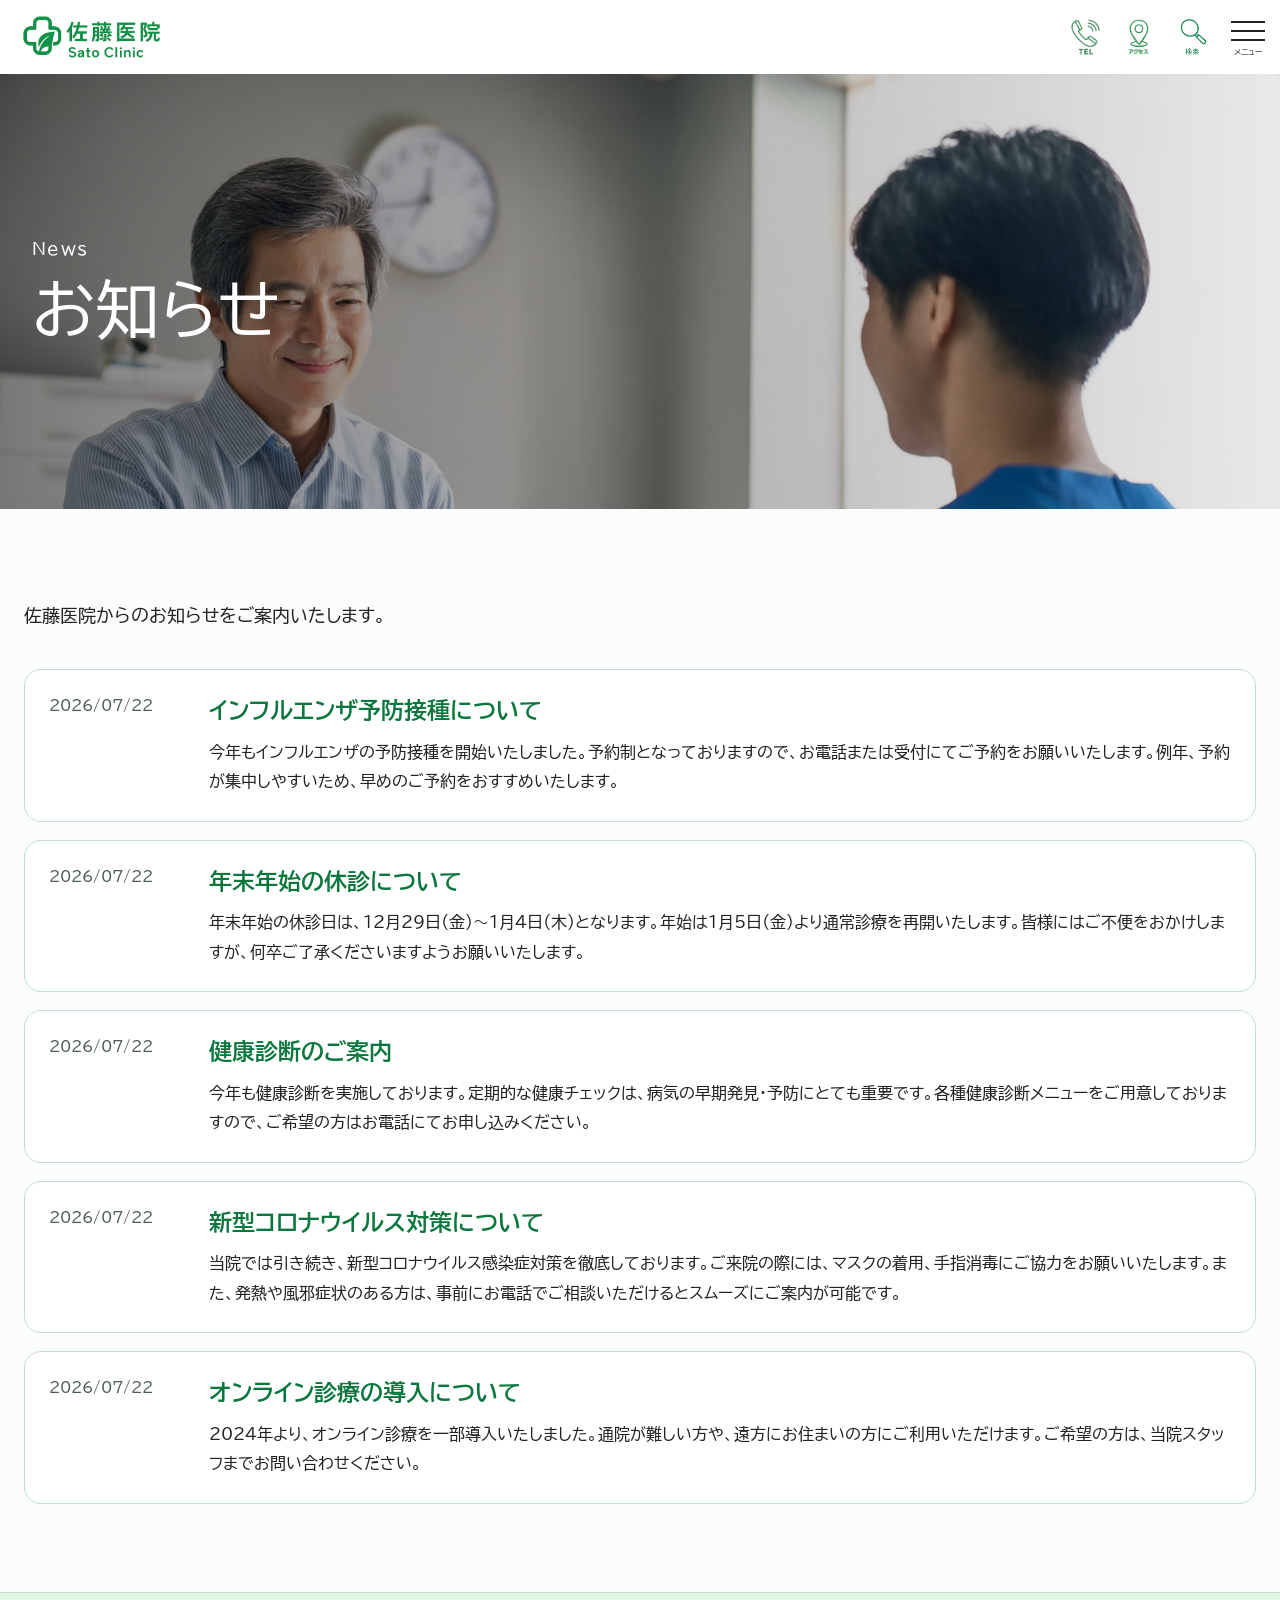
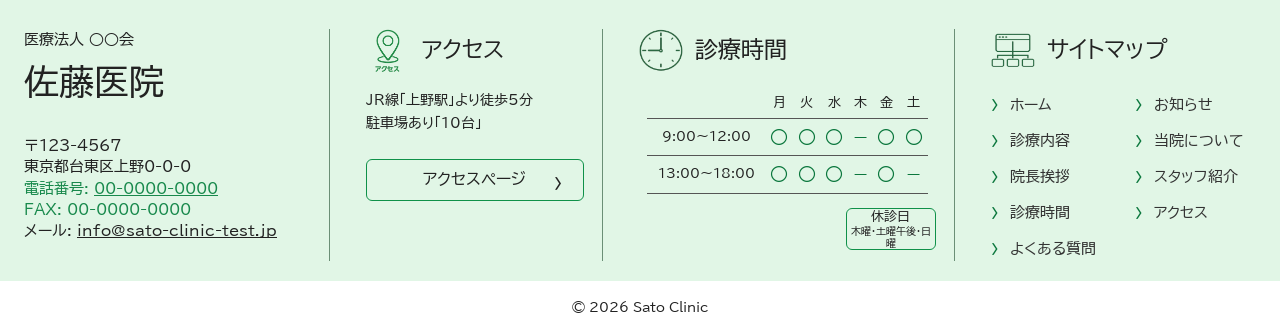
==== commit 5e66fd3f: "ハンバーガーメニュー間隔調整" ====
--- a/01_news.html
+++ b/01_news.html
@@ -8,7 +8,7 @@
   <link rel="preconnect" href="https://fonts.googleapis.com">
   <link rel="preconnect" href="https://fonts.gstatic.com" crossorigin>
   <link href="https://fonts.googleapis.com/css2?family=BIZ+UDPGothic&family=Sawarabi+Mincho&display=swap" rel="stylesheet">
-  <link rel="stylesheet" href="./css/style.css?v=20260722-refactor1">
+  <link rel="stylesheet" href="./css/style.css?v=20260722-refactor2">
   <link rel="stylesheet" href="./css/subpages.css?v=20260722-refactor1">
 </head>
 <body>
--- a/css/style.css
+++ b/css/style.css
@@ -358,6 +358,12 @@
 
 .menu-button {
   gap: 4px;
+}
+
+@media (min-width: 769px) {
+  .menu-button {
+    transform: translateX(3px);
+  }
 }
 
 .utility-icon {
